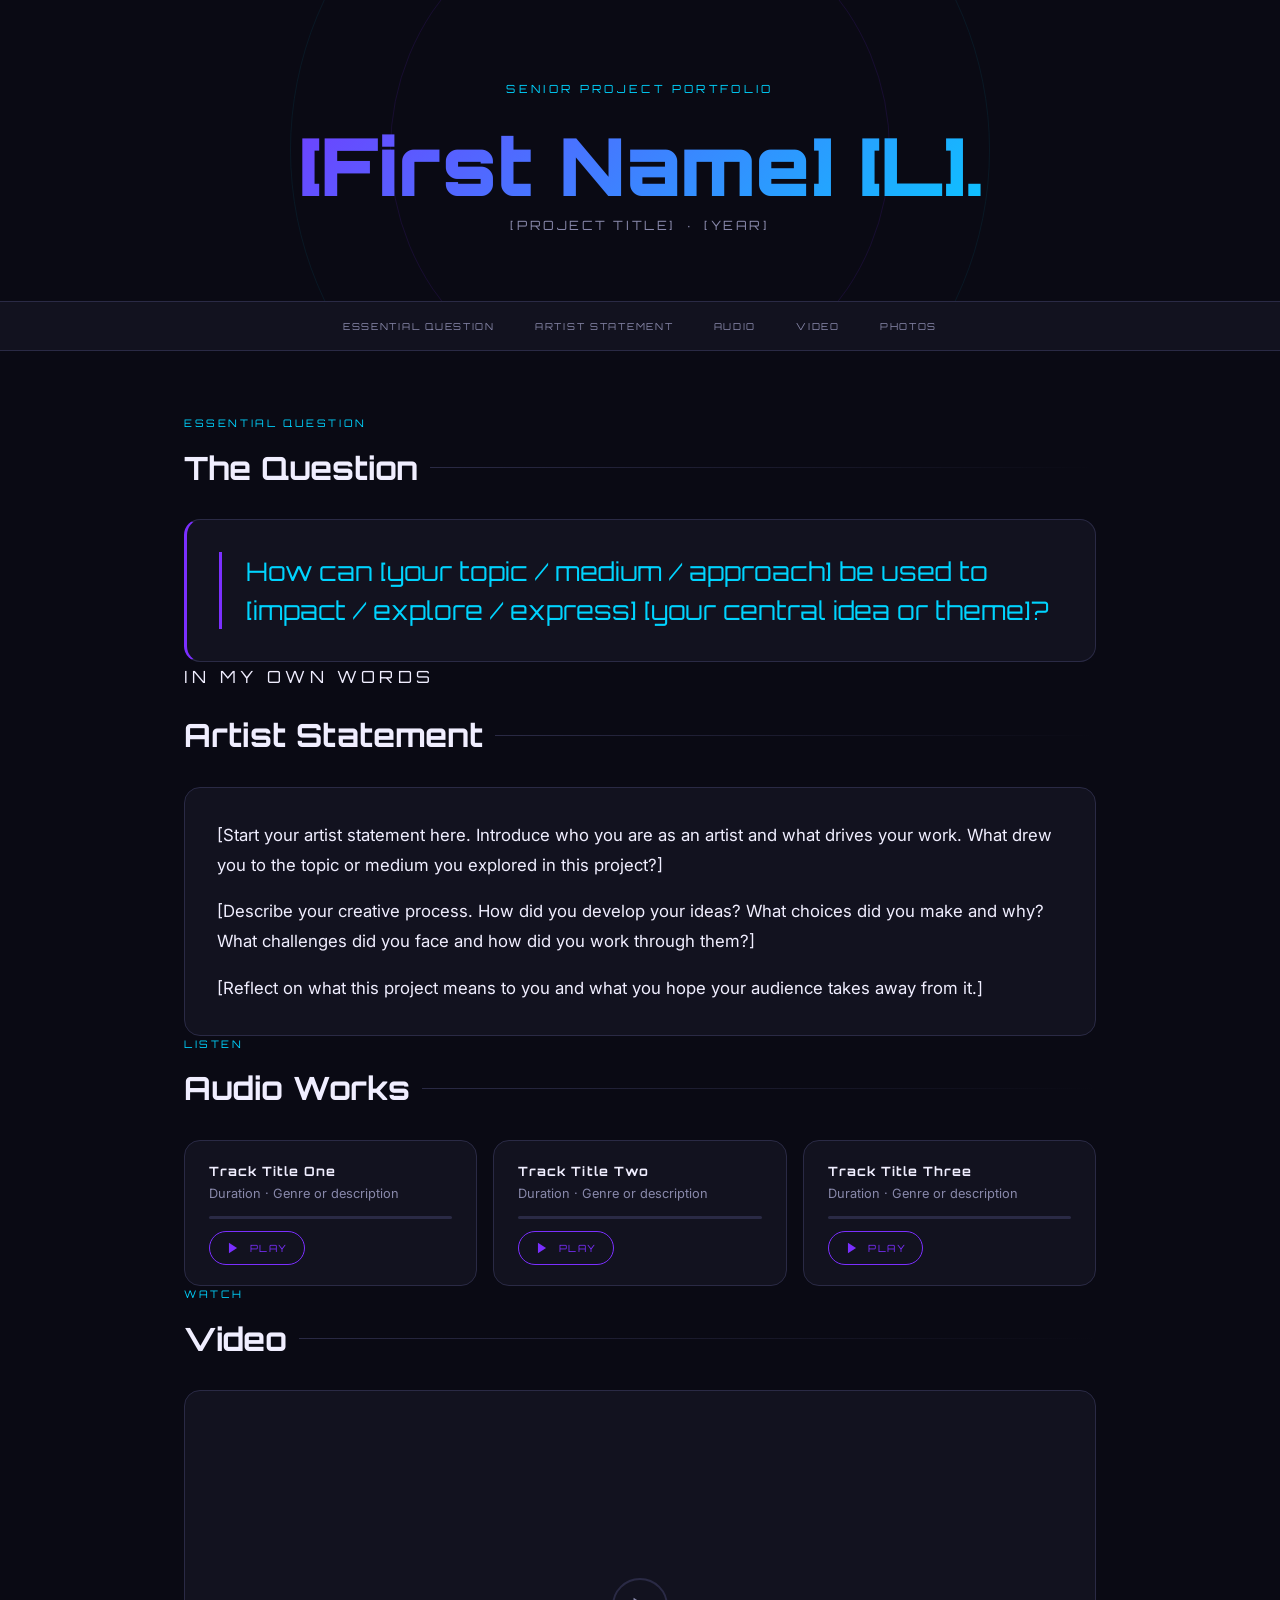
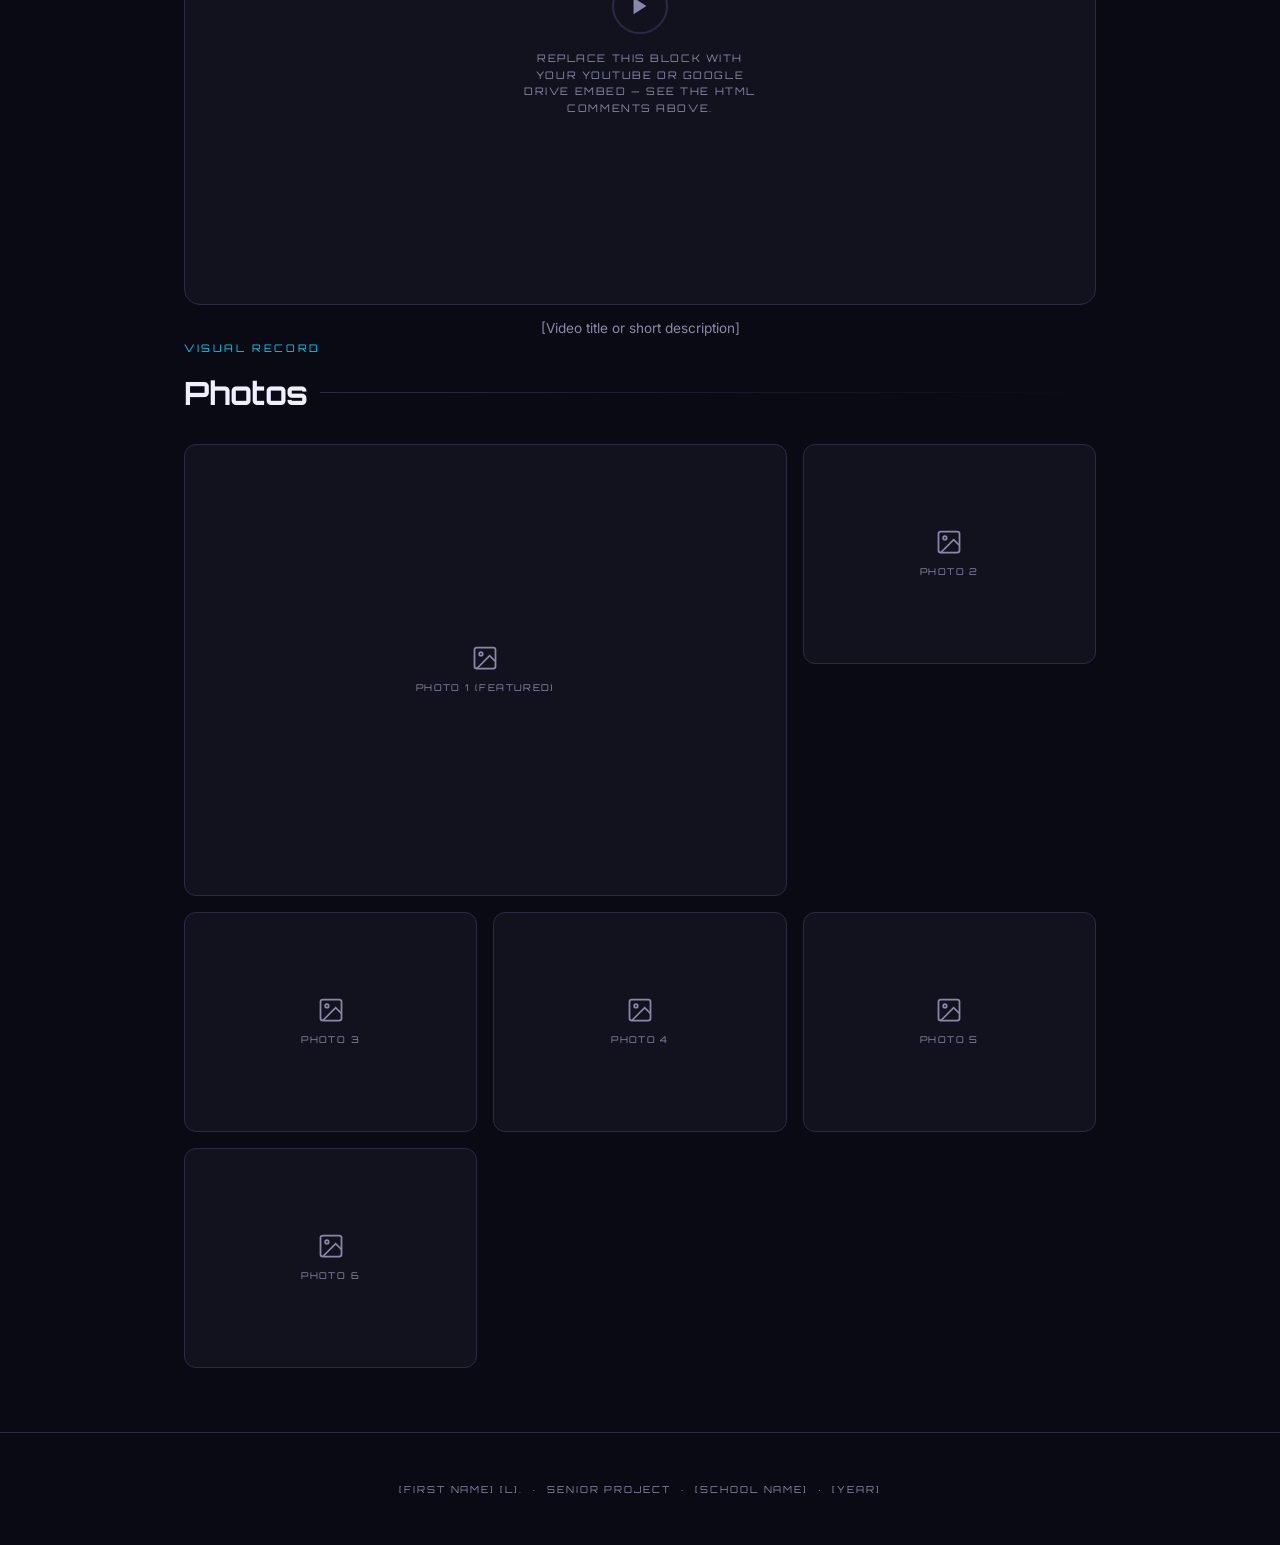
==== Senior Project Portfolio (1).html @ fd927acc "Add WORKING html file :D" ====
<!DOCTYPE html>
<html lang="en">
<head>
  <meta charset="UTF-8" />
  <meta name="viewport" content="width=device-width, initial-scale=1.0" />
  <title>Senior Project – [First Name] [Last Initial].</title>

  <!-- ============================================================
       GOOGLE FONTS — swap these src URLs to change fonts
       Current: Orbitron (headings) + Inter (body)
  ============================================================ -->
  <link rel="preconnect" href="https://fonts.googleapis.com" />
  <link rel="preconnect" href="https://fonts.gstatic.com" crossorigin />
  <link href="https://fonts.googleapis.com/css2?family=Orbitron:wght@400;700;900&family=Inter:wght@300;400;500;600&display=swap" rel="stylesheet" />

  <style>
    /* ============================================================
       COLOR PALETTE — change these variables to restyle everything
    ============================================================ */
    :root {
      --color-bg:           #0a0a14;   /* page background */
      --color-surface:      #12121f;   /* card / section background */
      --color-surface-2:    #1a1a2e;   /* elevated surface */
      --color-accent-1:     #7b2fff;   /* primary accent (purple) */
      --color-accent-2:     #00d4ff;   /* secondary accent (cyan) */
      --color-accent-3:     #ff3cac;   /* tertiary accent (pink) */
      --color-text-primary: #f0eeff;   /* main text */
      --color-text-muted:   #8888aa;   /* secondary / label text */
      --color-border:       #2a2a45;   /* subtle borders */

      /* Typography */
      --font-display: 'Orbitron', sans-serif;
      --font-body:    'Inter', sans-serif;

      /* Spacing */
      --section-gap: 5rem;
    }

    /* ============================================================
       RESET & BASE
    ============================================================ */
    *, *::before, *::after { box-sizing: border-box; margin: 0; padding: 0; }

    html { scroll-behavior: smooth; }

    body {
      background-color: var(--color-bg);
      color: var(--color-text-primary);
      font-family: var(--font-body);
      font-size: 1rem;
      line-height: 1.7;
      min-height: 100vh;
    }

    /* ============================================================
       UTILITY CLASSES
    ============================================================ */
    .accent-1 { color: var(--color-accent-1); }
    .accent-2 { color: var(--color-accent-2); }
    .accent-3 { color: var(--color-accent-3); }

    .section-label {
      font-family: var(--font-display);
      font-size: 0.65rem;
      letter-spacing: 0.25em;
      text-transform: uppercase;
      color: var(--color-accent-2);
      margin-bottom: 0.5rem;
    }

    .card {
      background: var(--color-surface);
      border: 1px solid var(--color-border);
      border-radius: 1rem;
      padding: 2rem;
    }

    .card-elevated {
      background: var(--color-surface-2);
      border: 1px solid var(--color-border);
      border-radius: 1rem;
      padding: 2rem;
    }

    /* Glowing left-border accent on cards */
    .card-accented {
      border-left: 3px solid var(--color-accent-1);
    }

    /* ============================================================
       LAYOUT CONTAINER
    ============================================================ */
    .container {
      max-width: 960px;
      margin: 0 auto;
      padding: 0 1.5rem;
    }

    /* ============================================================
       HERO / HEADER
    ============================================================ */
    header {
      position: relative;
      padding: 5rem 0 4rem;
      text-align: center;
      border-bottom: 1px solid var(--color-border);
      overflow: hidden;
    }

    /* Decorative animated ring behind the header */
    header::before {
      content: '';
      position: absolute;
      width: 500px;
      height: 500px;
      border-radius: 50%;
      border: 1px solid var(--color-accent-1);
      opacity: 0.12;
      top: 50%;
      left: 50%;
      transform: translate(-50%, -50%);
      animation: pulse-ring 6s ease-in-out infinite;
    }
    header::after {
      content: '';
      position: absolute;
      width: 700px;
      height: 700px;
      border-radius: 50%;
      border: 1px solid var(--color-accent-2);
      opacity: 0.07;
      top: 50%;
      left: 50%;
      transform: translate(-50%, -50%);
      animation: pulse-ring 6s ease-in-out infinite 1.5s;
    }

    @keyframes pulse-ring {
      0%, 100% { transform: translate(-50%, -50%) scale(1); opacity: 0.10; }
      50%       { transform: translate(-50%, -50%) scale(1.05); opacity: 0.18; }
    }

    .header-eyebrow {
      font-family: var(--font-display);
      font-size: 0.7rem;
      letter-spacing: 0.3em;
      text-transform: uppercase;
      color: var(--color-accent-2);
      margin-bottom: 1.5rem;
      position: relative;
    }

    .student-name {
      font-family: var(--font-display);
      font-size: clamp(2.5rem, 8vw, 5rem);
      font-weight: 900;
      line-height: 1.05;
      background: linear-gradient(135deg, var(--color-accent-1), var(--color-accent-2));
      -webkit-background-clip: text;
      -webkit-text-fill-color: transparent;
      background-clip: text;
      margin-bottom: 0.5rem;
      position: relative;

      /* -------------------------------------------------------
         STUDENT: Replace the text below with your first name
         and last initial followed by a period.
         Example: ALEX M.
      ------------------------------------------------------- */
    }

    .header-sub {
      font-family: var(--font-display);
      font-size: 0.8rem;
      letter-spacing: 0.2em;
      color: var(--color-text-muted);
      text-transform: uppercase;
      position: relative;
    }

    /* ============================================================
       NAV BAR
    ============================================================ */
    nav {
      background: var(--color-surface);
      border-bottom: 1px solid var(--color-border);
      position: sticky;
      top: 0;
      z-index: 100;
    }

    nav ul {
      list-style: none;
      display: flex;
      justify-content: center;
      flex-wrap: wrap;
      gap: 0;
    }

    nav a {
      display: block;
      padding: 1rem 1.25rem;
      font-family: var(--font-display);
      font-size: 0.6rem;
      letter-spacing: 0.18em;
      text-transform: uppercase;
      color: var(--color-text-muted);
      text-decoration: none;
      transition: color 0.2s;
    }

    nav a:hover { color: var(--color-accent-2); }

    /* ============================================================
       MAIN CONTENT
    ============================================================ */
    main {
      padding: 4rem 0;
      display: flex;
      flex-direction: column;
      gap: var(--section-gap);
    }

    /* ============================================================
       SECTION HEADINGS
    ============================================================ */
    .section-title {
      font-family: var(--font-display);
      font-size: clamp(1.4rem, 4vw, 2rem);
      font-weight: 700;
      color: var(--color-text-primary);
      margin-bottom: 1.5rem;
      display: flex;
      align-items: center;
      gap: 0.75rem;
    }

    /* Decorative line next to section title */
    .section-title::after {
      content: '';
      flex: 1;
      height: 1px;
      background: linear-gradient(90deg, var(--color-border), transparent);
    }

    /* ============================================================
       SECTION: ESSENTIAL QUESTION
    ============================================================ */
    #essential-question .question-display {
      font-family: var(--font-display);
      font-size: clamp(1.1rem, 3vw, 1.6rem);
      font-weight: 400;
      line-height: 1.5;
      color: var(--color-accent-2);
      border-left: 3px solid var(--color-accent-1);
      padding-left: 1.5rem;

      /* -------------------------------------------------------
         STUDENT: Replace this placeholder text with your
         actual essential question.
      ------------------------------------------------------- */
    }

    /* ============================================================
       SECTION: ARTIST STATEMENT
    ============================================================ */
    #artist-statement p {
      color: var(--color-text-primary);
      font-size: 1.05rem;
      line-height: 1.8;
      margin-bottom: 1rem;

      /* -------------------------------------------------------
         STUDENT: Replace the placeholder <p> tags below
         with your actual artist statement paragraphs.
         You can add or remove <p> tags as needed.
      ------------------------------------------------------- */
    }

    #artist-statement p:last-child { margin-bottom: 0; }

    /* ============================================================
       SECTION: AUDIO TRACKS
    ============================================================ */
    .audio-grid {
      display: grid;
      grid-template-columns: repeat(auto-fit, minmax(260px, 1fr));
      gap: 1rem;
    }

    .audio-card {
      background: var(--color-surface);
      border: 1px solid var(--color-border);
      border-radius: 1rem;
      padding: 1.25rem 1.5rem;
      display: flex;
      flex-direction: column;
      gap: 0.75rem;
      transition: border-color 0.2s;
    }

    .audio-card:hover { border-color: var(--color-accent-1); }

    .audio-card-title {
      font-family: var(--font-display);
      font-size: 0.8rem;
      font-weight: 700;
      letter-spacing: 0.08em;
      color: var(--color-text-primary);
    }

    .audio-card-meta {
      font-size: 0.8rem;
      color: var(--color-text-muted);
    }

    /* Play button */
    .btn-play {
      display: flex;
      align-items: center;
      gap: 0.6rem;
      background: transparent;
      border: 1px solid var(--color-accent-1);
      color: var(--color-accent-1);
      font-family: var(--font-display);
      font-size: 0.62rem;
      letter-spacing: 0.15em;
      text-transform: uppercase;
      padding: 0.55rem 1rem;
      border-radius: 2rem;
      cursor: pointer;
      transition: background 0.2s, color 0.2s;
      align-self: flex-start;
    }

    .btn-play:hover,
    .btn-play.playing {
      background: var(--color-accent-1);
      color: #fff;
    }

    /* SVG play / pause icons */
    .btn-play svg { width: 14px; height: 14px; flex-shrink: 0; }

    /* Progress bar */
    .audio-progress-wrap {
      height: 3px;
      background: var(--color-border);
      border-radius: 2px;
      overflow: hidden;
    }

    .audio-progress-bar {
      height: 100%;
      width: 0%;
      background: linear-gradient(90deg, var(--color-accent-1), var(--color-accent-2));
      border-radius: 2px;
      transition: width 0.3s linear;
    }

    /* ============================================================
       SECTION: VIDEO
    ============================================================ */
    .video-wrapper {
      position: relative;
      padding-bottom: 56.25%; /* 16:9 */
      height: 0;
      border-radius: 1rem;
      overflow: hidden;
      border: 1px solid var(--color-border);
      background: var(--color-surface);
    }

    .video-wrapper iframe {
      position: absolute;
      top: 0; left: 0;
      width: 100%; height: 100%;
      border: none;
    }

    /* Placeholder shown when no video URL is set */
    .video-placeholder {
      position: absolute;
      top: 0; left: 0; right: 0; bottom: 0;
      display: flex;
      flex-direction: column;
      align-items: center;
      justify-content: center;
      gap: 1rem;
      color: var(--color-text-muted);
    }

    .video-placeholder-icon {
      width: 56px;
      height: 56px;
      border: 2px solid var(--color-border);
      border-radius: 50%;
      display: flex;
      align-items: center;
      justify-content: center;
    }

    .video-placeholder svg { width: 22px; height: 22px; fill: var(--color-text-muted); }

    .video-placeholder p {
      font-family: var(--font-display);
      font-size: 0.65rem;
      letter-spacing: 0.15em;
      text-transform: uppercase;
      text-align: center;
      max-width: 240px;
      line-height: 1.6;
    }

    .video-caption {
      margin-top: 0.75rem;
      font-size: 0.85rem;
      color: var(--color-text-muted);
      text-align: center;
    }

    /* ============================================================
       SECTION: PHOTOS / GALLERY
    ============================================================ */
    .photo-grid {
      display: grid;
      /* Adjust the columns template below to change your layout.
         Current: 3 equal columns. Try "1fr 1fr" for 2 columns,
         or "1fr 1fr 1fr 1fr" for 4 columns. */
      grid-template-columns: repeat(3, 1fr);
      gap: 1rem;
    }

    /* Make first photo span two columns for a featured look */
    .photo-item:first-child {
      grid-column: span 2;
    }

    .photo-item {
      border-radius: 0.75rem;
      overflow: hidden;
      border: 1px solid var(--color-border);
      background: var(--color-surface);
      aspect-ratio: 4 / 3;
      position: relative;
    }

    .photo-item img {
      width: 100%;
      height: 100%;
      object-fit: cover;
      display: block;
      transition: transform 0.4s ease;
    }

    .photo-item:hover img { transform: scale(1.04); }

    /* Placeholder for photos not yet added */
    .photo-placeholder {
      width: 100%;
      height: 100%;
      display: flex;
      flex-direction: column;
      align-items: center;
      justify-content: center;
      gap: 0.5rem;
      color: var(--color-text-muted);
    }

    .photo-placeholder svg { width: 28px; height: 28px; }

    .photo-placeholder span {
      font-family: var(--font-display);
      font-size: 0.58rem;
      letter-spacing: 0.15em;
      text-transform: uppercase;
    }

    .photo-caption {
      position: absolute;
      bottom: 0; left: 0; right: 0;
      padding: 0.5rem 0.75rem;
      background: rgba(10, 10, 20, 0.75);
      font-size: 0.78rem;
      color: var(--color-text-primary);
      transform: translateY(100%);
      transition: transform 0.3s ease;
    }

    .photo-item:hover .photo-caption { transform: translateY(0); }

    /* ============================================================
       FOOTER
    ============================================================ */
    footer {
      text-align: center;
      padding: 3rem 1.5rem;
      border-top: 1px solid var(--color-border);
      color: var(--color-text-muted);
      font-family: var(--font-display);
      font-size: 0.6rem;
      letter-spacing: 0.2em;
      text-transform: uppercase;
    }

    /* ============================================================
       RESPONSIVE
    ============================================================ */
    @media (max-width: 640px) {
      .photo-grid { grid-template-columns: 1fr 1fr; }
      .photo-item:first-child { grid-column: span 2; }
    }

    @media (max-width: 420px) {
      .photo-grid { grid-template-columns: 1fr; }
      .photo-item:first-child { grid-column: span 1; }
    }
  </style>
</head>
<body>

  <!-- ============================================================
       HEADER
  ============================================================ -->
  <header>
    <div class="container">
      <p class="header-eyebrow">Senior Project Portfolio</p>

      <!-- STUDENT: Replace "[First Name] [L]." with your name -->
      <h1 class="student-name">[First Name] [L].</h1>

      <!-- STUDENT: Optional subtitle — your project title, year, etc. -->
      <p class="header-sub">[Project Title] &nbsp;·&nbsp; [Year]</p>
    </div>
  </header>

  <!-- ============================================================
       NAVIGATION
  ============================================================ -->
  <nav aria-label="Page sections">
    <ul>
      <li><a href="#essential-question">Essential Question</a></li>
      <li><a href="#artist-statement">Artist Statement</a></li>
      <li><a href="#audio">Audio</a></li>
      <li><a href="#video">Video</a></li>
      <li><a href="#photos">Photos</a></li>
    </ul>
  </nav>

  <!-- ============================================================
       MAIN CONTENT
  ============================================================ -->
  <main>
    <div class="container">

      <!-- ========================================================
           SECTION 1: ESSENTIAL QUESTION
      ======================================================== -->
      <section id="essential-question" aria-labelledby="eq-heading">
        <p class="section-label">Essential Question</p>
        <h2 class="section-title" id="eq-heading">The Question</h2>

        <div class="card card-accented">
          <!-- STUDENT: Replace the text inside the blockquote
               with your actual essential question. -->
          <blockquote class="question-display">
            How can [your topic / medium / approach] be used to [impact / explore / express] [your central idea or theme]?
          </blockquote>
        </div>
      </section>

      <!-- ========================================================
           SECTION 2: ARTIST STATEMENT
      ======================================================== -->
      <section id="artist-statement" aria-labelledby="as-heading">
        <p class="section-label">In My Own Words</p>
        <h2 class="section-title" id="as-heading">Artist Statement</h2>

        <div class="card">
          <!-- STUDENT: Replace the paragraphs below with your
               actual artist statement. Add or remove <p> tags
               as needed. Aim for 2–4 paragraphs. -->
          <p>
            [Start your artist statement here. Introduce who you are as an artist and what drives your work. What drew you to the topic or medium you explored in this project?]
          </p>
          <p>
            [Describe your creative process. How did you develop your ideas? What choices did you make and why? What challenges did you face and how did you work through them?]
          </p>
          <p>
            [Reflect on what this project means to you and what you hope your audience takes away from it.]
          </p>
        </div>
      </section>

      <!-- ========================================================
           SECTION 3: AUDIO TRACKS
      ======================================================== -->
      <section id="audio" aria-labelledby="audio-heading">
        <p class="section-label">Listen</p>
        <h2 class="section-title" id="audio-heading">Audio Works</h2>

        <div class="audio-grid">

          <!-- ====================================================
               AUDIO CARD — copy and paste this entire block
               to add more tracks. Fill in the file path, title,
               and description for each one.
          ==================================================== -->
          <div class="audio-card">
            <div>
              <!-- STUDENT: Replace with your track title -->
              <p class="audio-card-title">Track Title One</p>
              <!-- STUDENT: Replace with a short description -->
              <p class="audio-card-meta">Duration · Genre or description</p>
            </div>
            <div class="audio-progress-wrap">
              <div class="audio-progress-bar"></div>
            </div>
            <!-- STUDENT: Replace "audio/track-01.mp3" with the
                 path to your audio file. Keep the data-src
                 attribute — the JS uses it to load the file. -->
            <button class="btn-play"
                    data-src="audio/track-01.mp3"
                    aria-label="Play Track Title One">
              <svg viewBox="0 0 24 24" fill="currentColor"><polygon points="5,3 19,12 5,21"/></svg>
              Play
            </button>
          </div>
          <!-- END AUDIO CARD -->

          <!-- ====================================================
               AUDIO CARD 2 — duplicate of above
          ==================================================== -->
          <div class="audio-card">
            <div>
              <p class="audio-card-title">Track Title Two</p>
              <p class="audio-card-meta">Duration · Genre or description</p>
            </div>
            <div class="audio-progress-wrap">
              <div class="audio-progress-bar"></div>
            </div>
            <button class="btn-play"
                    data-src="audio/track-02.mp3"
                    aria-label="Play Track Title Two">
              <svg viewBox="0 0 24 24" fill="currentColor"><polygon points="5,3 19,12 5,21"/></svg>
              Play
            </button>
          </div>
          <!-- END AUDIO CARD -->

          <!-- ====================================================
               AUDIO CARD 3 — duplicate of above
          ==================================================== -->
          <div class="audio-card">
            <div>
              <p class="audio-card-title">Track Title Three</p>
              <p class="audio-card-meta">Duration · Genre or description</p>
            </div>
            <div class="audio-progress-wrap">
              <div class="audio-progress-bar"></div>
            </div>
            <button class="btn-play"
                    data-src="audio/track-03.mp3"
                    aria-label="Play Track Title Three">
              <svg viewBox="0 0 24 24" fill="currentColor"><polygon points="5,3 19,12 5,21"/></svg>
              Play
            </button>
          </div>
          <!-- END AUDIO CARD -->

        </div>
      </section>

      <!-- ========================================================
           SECTION 4: VIDEO
      ======================================================== -->
      <section id="video" aria-labelledby="video-heading">
        <p class="section-label">Watch</p>
        <h2 class="section-title" id="video-heading">Video</h2>

        <div class="video-wrapper">

          <!-- ==================================================
               OPTION A — YouTube (unlisted or public video)
               Replace YOUR_VIDEO_ID with the 11-character ID
               from the end of the YouTube URL.
               Example URL: https://youtu.be/dQw4w9WgXcQ
               → Replace YOUR_VIDEO_ID with: dQw4w9WgXcQ

               Uncomment the line below and delete Option B.
          ================================================== -->
          <!--
          <iframe
            src="https://www.youtube.com/embed/YOUR_VIDEO_ID"
            title="Senior Project Video"
            allow="accelerometer; autoplay; clipboard-write; encrypted-media; gyroscope; picture-in-picture"
            allowfullscreen>
          </iframe>
          -->

          <!-- ==================================================
               OPTION B — Google Drive
               1. In Drive, right-click your video → Share →
                  "Anyone with the link."
               2. Copy the file ID from the share URL.
                  Share URL looks like:
                  https://drive.google.com/file/d/FILE_ID_HERE/view
               3. Replace YOUR_FILE_ID below with that ID.

               Uncomment the line below and delete Option A.
          ================================================== -->
          <!--
          <iframe
            src="https://drive.google.com/file/d/YOUR_FILE_ID/preview"
            title="Senior Project Video"
            allow="autoplay"
            allowfullscreen>
          </iframe>
          -->

          <!-- ==================================================
               PLACEHOLDER — remove this entire block once you
               have added one of the iframes above.
          ================================================== -->
          <div class="video-placeholder">
            <div class="video-placeholder-icon">
              <svg viewBox="0 0 24 24" xmlns="http://www.w3.org/2000/svg">
                <polygon points="5,3 19,12 5,21"/>
              </svg>
            </div>
            <p>Replace this block with your YouTube or Google Drive embed — see the HTML comments above.</p>
          </div>
          <!-- END PLACEHOLDER -->

        </div>

        <!-- STUDENT: Replace with a caption for your video -->
        <p class="video-caption">[Video title or short description]</p>
      </section>

      <!-- ========================================================
           SECTION 5: PHOTOS / GALLERY
      ======================================================== -->
      <section id="photos" aria-labelledby="photos-heading">
        <p class="section-label">Visual Record</p>
        <h2 class="section-title" id="photos-heading">Photos</h2>

        <div class="photo-grid">

          <!-- ==================================================
               PHOTO ITEM — copy and paste this block to add more
               photos. Change the src and alt for each image.
               To use a photo:
               • Put your image file in an "images/" folder
                 next to this HTML file.
               • Replace "images/photo-01.jpg" with your filename.
               • Replace the alt text with a description.
               • Replace the caption text.

               Remove the <div class="photo-placeholder"> block
               and un-comment the <img> tag when you have a real
               image ready.
          ================================================== -->

          <!-- Photo 1 (featured — spans 2 columns) -->
          <div class="photo-item">
            <!-- <img src="images/photo-01.jpg" alt="Description of photo 1" /> -->
            <div class="photo-placeholder">
              <svg viewBox="0 0 24 24" fill="none" stroke="currentColor" stroke-width="1.5">
                <rect x="3" y="3" width="18" height="18" rx="2"/>
                <circle cx="8.5" cy="8.5" r="1.5"/>
                <polyline points="21,15 16,10 5,21"/>
              </svg>
              <span>Photo 1 (featured)</span>
            </div>
            <div class="photo-caption">[Caption for photo 1]</div>
          </div>

          <!-- Photo 2 -->
          <div class="photo-item">
            <!-- <img src="images/photo-02.jpg" alt="Description of photo 2" /> -->
            <div class="photo-placeholder">
              <svg viewBox="0 0 24 24" fill="none" stroke="currentColor" stroke-width="1.5">
                <rect x="3" y="3" width="18" height="18" rx="2"/>
                <circle cx="8.5" cy="8.5" r="1.5"/>
                <polyline points="21,15 16,10 5,21"/>
              </svg>
              <span>Photo 2</span>
            </div>
            <div class="photo-caption">[Caption for photo 2]</div>
          </div>

          <!-- Photo 3 -->
          <div class="photo-item">
            <!-- <img src="images/photo-03.jpg" alt="Description of photo 3" /> -->
            <div class="photo-placeholder">
              <svg viewBox="0 0 24 24" fill="none" stroke="currentColor" stroke-width="1.5">
                <rect x="3" y="3" width="18" height="18" rx="2"/>
                <circle cx="8.5" cy="8.5" r="1.5"/>
                <polyline points="21,15 16,10 5,21"/>
              </svg>
              <span>Photo 3</span>
            </div>
            <div class="photo-caption">[Caption for photo 3]</div>
          </div>

          <!-- Photo 4 -->
          <div class="photo-item">
            <!-- <img src="images/photo-04.jpg" alt="Description of photo 4" /> -->
            <div class="photo-placeholder">
              <svg viewBox="0 0 24 24" fill="none" stroke="currentColor" stroke-width="1.5">
                <rect x="3" y="3" width="18" height="18" rx="2"/>
                <circle cx="8.5" cy="8.5" r="1.5"/>
                <polyline points="21,15 16,10 5,21"/>
              </svg>
              <span>Photo 4</span>
            </div>
            <div class="photo-caption">[Caption for photo 4]</div>
          </div>

          <!-- Photo 5 -->
          <div class="photo-item">
            <!-- <img src="images/photo-05.jpg" alt="Description of photo 5" /> -->
            <div class="photo-placeholder">
              <svg viewBox="0 0 24 24" fill="none" stroke="currentColor" stroke-width="1.5">
                <rect x="3" y="3" width="18" height="18" rx="2"/>
                <circle cx="8.5" cy="8.5" r="1.5"/>
                <polyline points="21,15 16,10 5,21"/>
              </svg>
              <span>Photo 5</span>
            </div>
            <div class="photo-caption">[Caption for photo 5]</div>
          </div>

          <!-- Photo 6 -->
          <div class="photo-item">
            <!-- <img src="images/photo-06.jpg" alt="Description of photo 6" /> -->
            <div class="photo-placeholder">
              <svg viewBox="0 0 24 24" fill="none" stroke="currentColor" stroke-width="1.5">
                <rect x="3" y="3" width="18" height="18" rx="2"/>
                <circle cx="8.5" cy="8.5" r="1.5"/>
                <polyline points="21,15 16,10 5,21"/>
              </svg>
              <span>Photo 6</span>
            </div>
            <div class="photo-caption">[Caption for photo 6]</div>
          </div>

        </div>
      </section>

    </div><!-- /container -->
  </main>

  <!-- ============================================================
       FOOTER
  ============================================================ -->
  <footer>
    <!-- STUDENT: Replace the placeholders below -->
    <p>[First Name] [L]. &nbsp;·&nbsp; Senior Project &nbsp;·&nbsp; [School Name] &nbsp;·&nbsp; [Year]</p>
  </footer>

  <!-- ============================================================
       JAVASCRIPT — Audio player logic
       You do not need to edit this section.
  ============================================================ -->
  <script>
    (function () {
      let currentAudio = null;
      let currentBtn   = null;
      let currentBar   = null;

      const PLAY_ICON  = '<polygon points="5,3 19,12 5,21"/>';
      const PAUSE_ICON = '<rect x="6" y="3" width="4" height="18"/><rect x="14" y="3" width="4" height="18"/>';

      function setIcon(btn, icon) {
        const svg = btn.querySelector('svg');
        if (svg) svg.innerHTML = icon;
      }

      function resetPlayer(btn, bar) {
        btn.classList.remove('playing');
        btn.textContent = '';
        btn.insertAdjacentHTML('afterbegin',
          `<svg viewBox="0 0 24 24" fill="currentColor" style="width:14px;height:14px;flex-shrink:0">${PLAY_ICON}</svg>`);
        btn.append(' Play');
        if (bar) { bar.style.width = '0%'; }
      }

      document.querySelectorAll('.btn-play').forEach(function (btn) {
        const card = btn.closest('.audio-card');
        const bar  = card ? card.querySelector('.audio-progress-bar') : null;

        btn.addEventListener('click', function () {
          const src = btn.dataset.src;

          // If this button is already playing — pause it
          if (currentAudio && currentBtn === btn) {
            currentAudio.pause();
            resetPlayer(btn, bar);
            currentAudio = null;
            currentBtn   = null;
            currentBar   = null;
            return;
          }

          // Stop any other track that's playing
          if (currentAudio) {
            currentAudio.pause();
            resetPlayer(currentBtn, currentBar);
          }

          // Start new track
          const audio = new Audio(src);
          currentAudio = audio;
          currentBtn   = btn;
          currentBar   = bar;

          btn.classList.add('playing');
          btn.textContent = '';
          btn.insertAdjacentHTML('afterbegin',
            `<svg viewBox="0 0 24 24" fill="currentColor" style="width:14px;height:14px;flex-shrink:0">${PAUSE_ICON}</svg>`);
          btn.append(' Pause');

          // Update progress bar
          audio.addEventListener('timeupdate', function () {
            if (audio.duration && bar) {
              bar.style.width = ((audio.currentTime / audio.duration) * 100) + '%';
            }
          });

          // When track ends, reset
          audio.addEventListener('ended', function () {
            resetPlayer(btn, bar);
            currentAudio = null;
            currentBtn   = null;
            currentBar   = null;
          });

          audio.play().catch(function (err) {
            console.warn('Audio playback error:', err);
            resetPlayer(btn, bar);
            currentAudio = null;
          });
        });
      });
    })();
  </script>

</body>
</html>
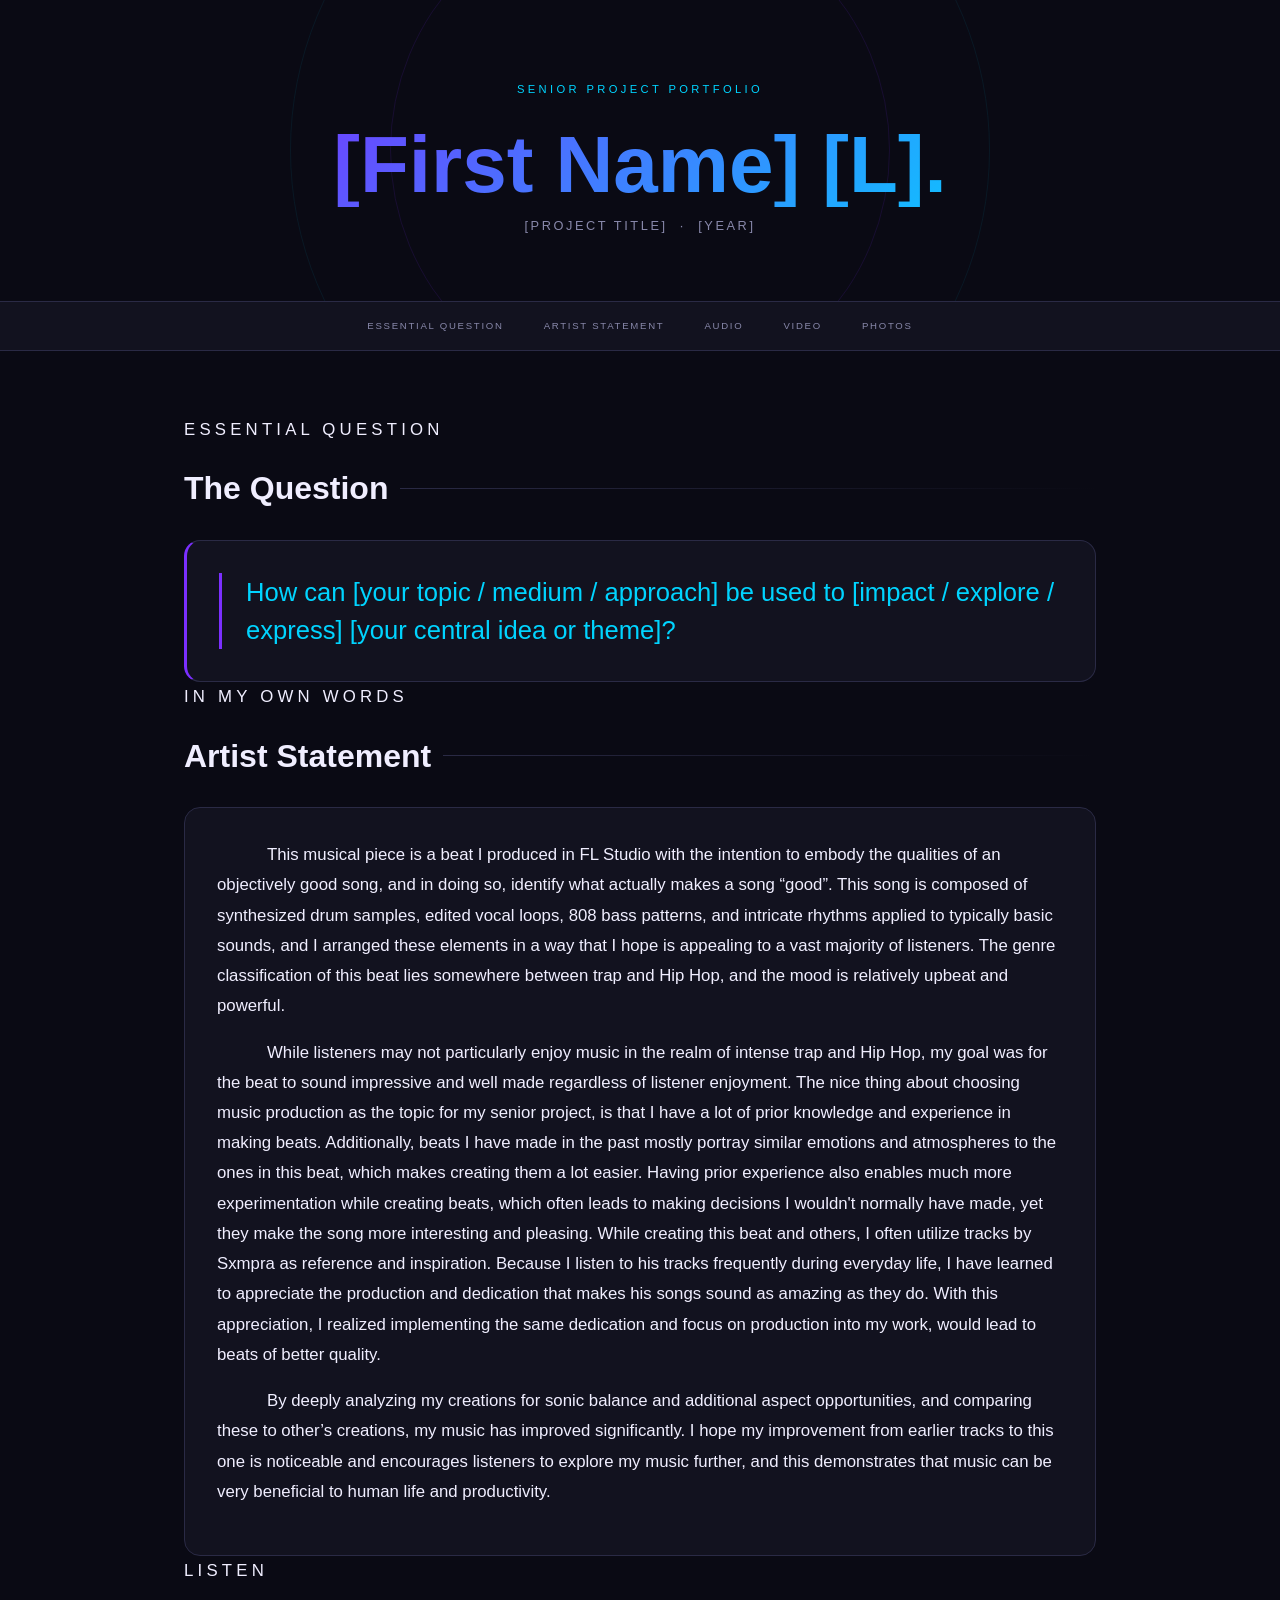
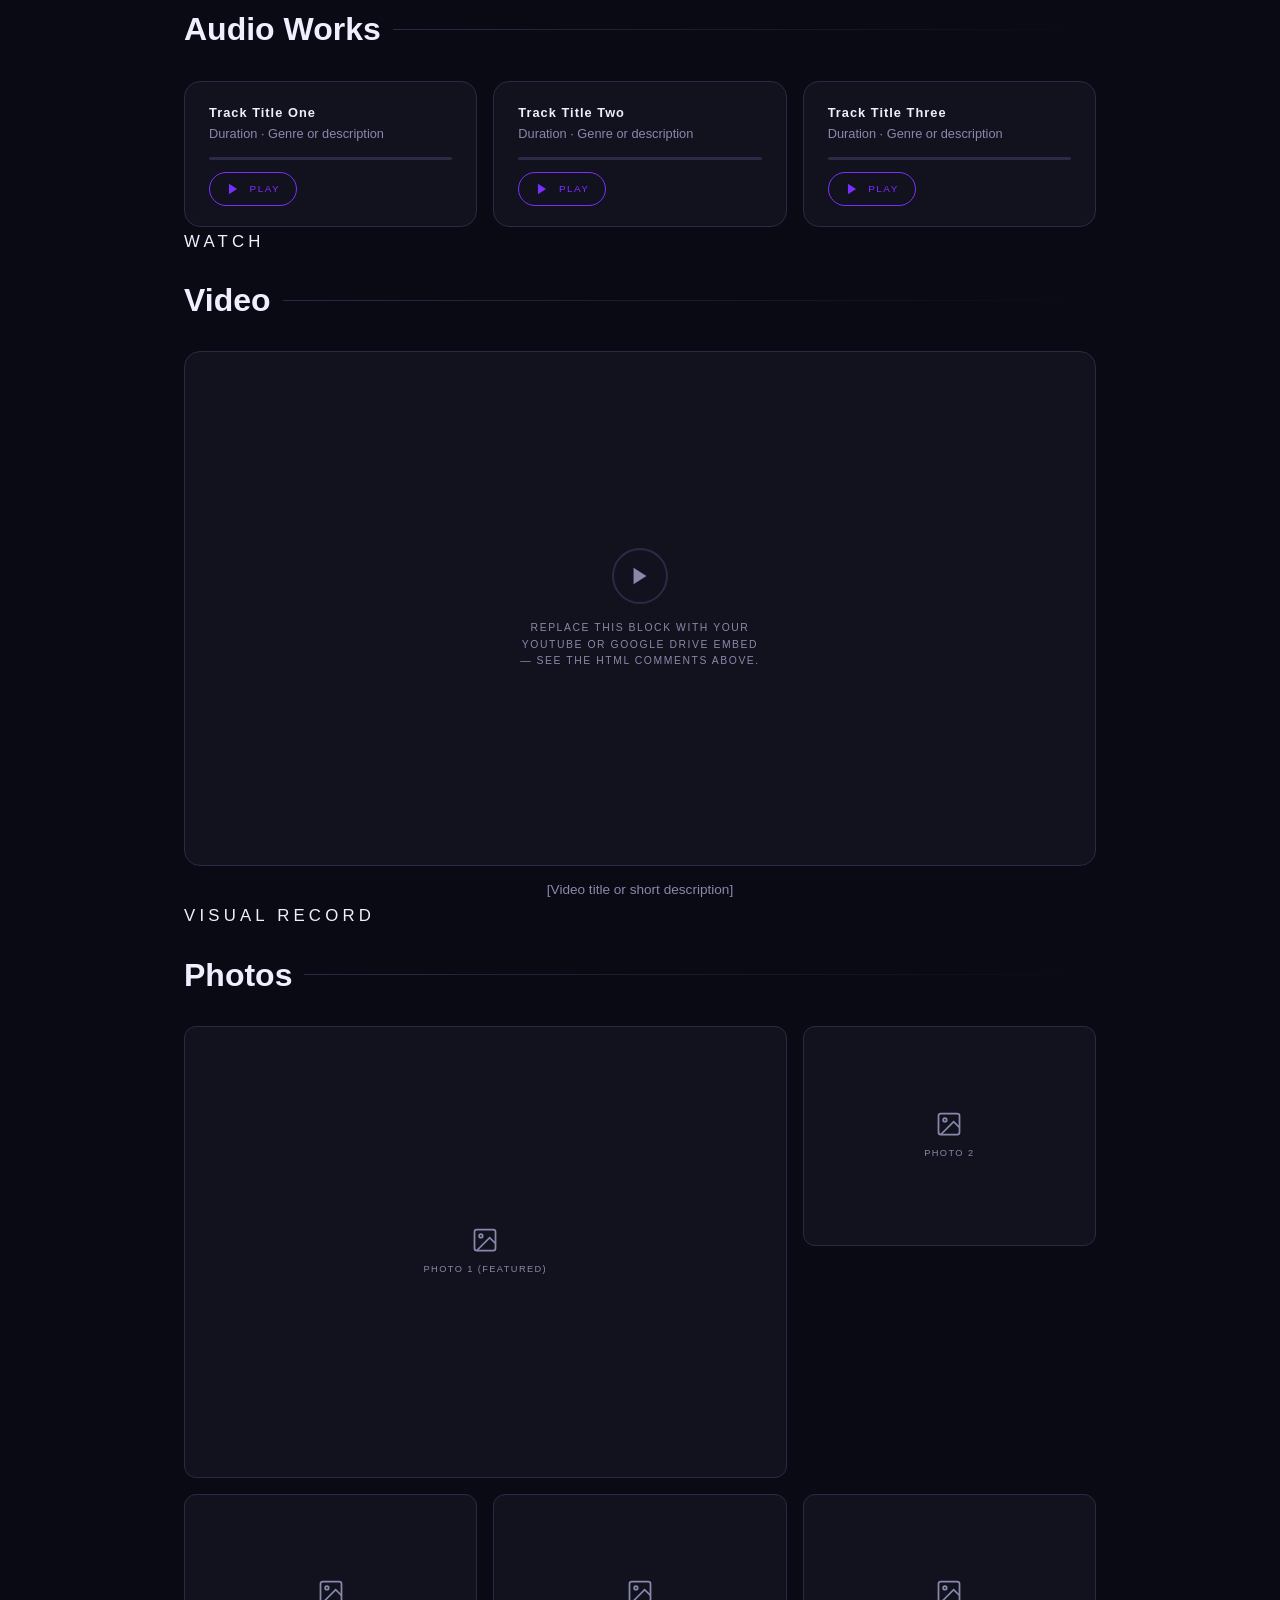
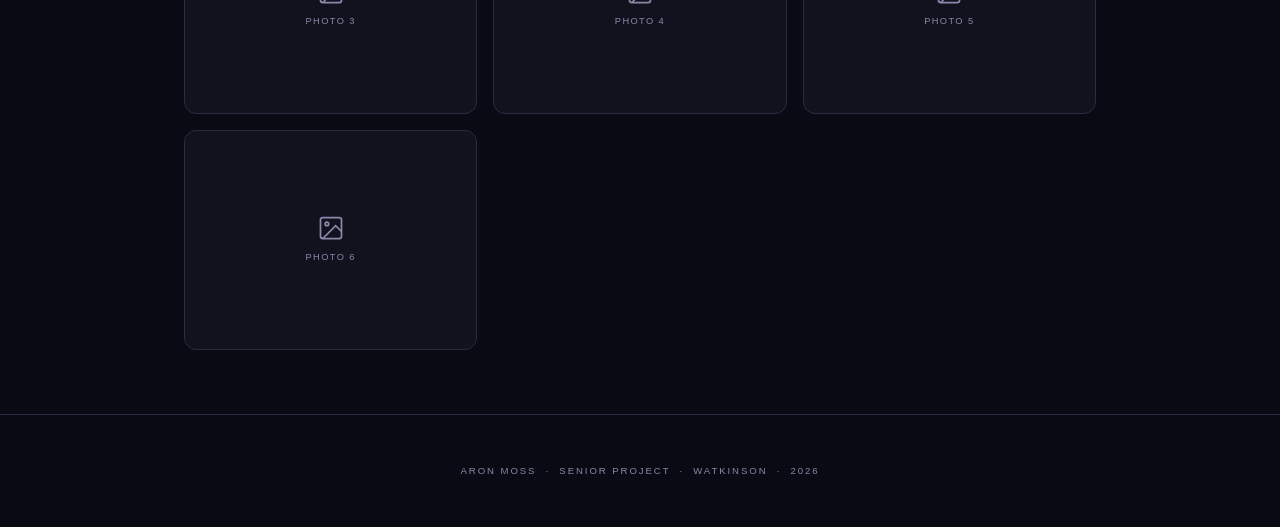
==== commit 380b655f: "separate files by type and customize further" ====
--- a/Senior Project Portfolio (1).html
+++ b/Senior Project Portfolio (1).html
@@ -11,511 +11,10 @@
   ============================================================ -->
   <link rel="preconnect" href="https://fonts.googleapis.com" />
   <link rel="preconnect" href="https://fonts.gstatic.com" crossorigin />
-  <link href="https://fonts.googleapis.com/css2?family=Orbitron:wght@400;700;900&family=Inter:wght@300;400;500;600&display=swap" rel="stylesheet" />
-
-  <style>
-    /* ============================================================
-       COLOR PALETTE — change these variables to restyle everything
-    ============================================================ */
-    :root {
-      --color-bg:           #0a0a14;   /* page background */
-      --color-surface:      #12121f;   /* card / section background */
-      --color-surface-2:    #1a1a2e;   /* elevated surface */
-      --color-accent-1:     #7b2fff;   /* primary accent (purple) */
-      --color-accent-2:     #00d4ff;   /* secondary accent (cyan) */
-      --color-accent-3:     #ff3cac;   /* tertiary accent (pink) */
-      --color-text-primary: #f0eeff;   /* main text */
-      --color-text-muted:   #8888aa;   /* secondary / label text */
-      --color-border:       #2a2a45;   /* subtle borders */
-
-      /* Typography */
-      --font-display: 'Orbitron', sans-serif;
-      --font-body:    'Inter', sans-serif;
-
-      /* Spacing */
-      --section-gap: 5rem;
-    }
-
-    /* ============================================================
-       RESET & BASE
-    ============================================================ */
-    *, *::before, *::after { box-sizing: border-box; margin: 0; padding: 0; }
-
-    html { scroll-behavior: smooth; }
-
-    body {
-      background-color: var(--color-bg);
-      color: var(--color-text-primary);
-      font-family: var(--font-body);
-      font-size: 1rem;
-      line-height: 1.7;
-      min-height: 100vh;
-    }
-
-    /* ============================================================
-       UTILITY CLASSES
-    ============================================================ */
-    .accent-1 { color: var(--color-accent-1); }
-    .accent-2 { color: var(--color-accent-2); }
-    .accent-3 { color: var(--color-accent-3); }
-
-    .section-label {
-      font-family: var(--font-display);
-      font-size: 0.65rem;
-      letter-spacing: 0.25em;
-      text-transform: uppercase;
-      color: var(--color-accent-2);
-      margin-bottom: 0.5rem;
-    }
-
-    .card {
-      background: var(--color-surface);
-      border: 1px solid var(--color-border);
-      border-radius: 1rem;
-      padding: 2rem;
-    }
-
-    .card-elevated {
-      background: var(--color-surface-2);
-      border: 1px solid var(--color-border);
-      border-radius: 1rem;
-      padding: 2rem;
-    }
-
-    /* Glowing left-border accent on cards */
-    .card-accented {
-      border-left: 3px solid var(--color-accent-1);
-    }
-
-    /* ============================================================
-       LAYOUT CONTAINER
-    ============================================================ */
-    .container {
-      max-width: 960px;
-      margin: 0 auto;
-      padding: 0 1.5rem;
-    }
-
-    /* ============================================================
-       HERO / HEADER
-    ============================================================ */
-    header {
-      position: relative;
-      padding: 5rem 0 4rem;
-      text-align: center;
-      border-bottom: 1px solid var(--color-border);
-      overflow: hidden;
-    }
-
-    /* Decorative animated ring behind the header */
-    header::before {
-      content: '';
-      position: absolute;
-      width: 500px;
-      height: 500px;
-      border-radius: 50%;
-      border: 1px solid var(--color-accent-1);
-      opacity: 0.12;
-      top: 50%;
-      left: 50%;
-      transform: translate(-50%, -50%);
-      animation: pulse-ring 6s ease-in-out infinite;
-    }
-    header::after {
-      content: '';
-      position: absolute;
-      width: 700px;
-      height: 700px;
-      border-radius: 50%;
-      border: 1px solid var(--color-accent-2);
-      opacity: 0.07;
-      top: 50%;
-      left: 50%;
-      transform: translate(-50%, -50%);
-      animation: pulse-ring 6s ease-in-out infinite 1.5s;
-    }
-
-    @keyframes pulse-ring {
-      0%, 100% { transform: translate(-50%, -50%) scale(1); opacity: 0.10; }
-      50%       { transform: translate(-50%, -50%) scale(1.05); opacity: 0.18; }
-    }
-
-    .header-eyebrow {
-      font-family: var(--font-display);
-      font-size: 0.7rem;
-      letter-spacing: 0.3em;
-      text-transform: uppercase;
-      color: var(--color-accent-2);
-      margin-bottom: 1.5rem;
-      position: relative;
-    }
-
-    .student-name {
-      font-family: var(--font-display);
-      font-size: clamp(2.5rem, 8vw, 5rem);
-      font-weight: 900;
-      line-height: 1.05;
-      background: linear-gradient(135deg, var(--color-accent-1), var(--color-accent-2));
-      -webkit-background-clip: text;
-      -webkit-text-fill-color: transparent;
-      background-clip: text;
-      margin-bottom: 0.5rem;
-      position: relative;
-
-      /* -------------------------------------------------------
-         STUDENT: Replace the text below with your first name
-         and last initial followed by a period.
-         Example: ALEX M.
-      ------------------------------------------------------- */
-    }
-
-    .header-sub {
-      font-family: var(--font-display);
-      font-size: 0.8rem;
-      letter-spacing: 0.2em;
-      color: var(--color-text-muted);
-      text-transform: uppercase;
-      position: relative;
-    }
-
-    /* ============================================================
-       NAV BAR
-    ============================================================ */
-    nav {
-      background: var(--color-surface);
-      border-bottom: 1px solid var(--color-border);
-      position: sticky;
-      top: 0;
-      z-index: 100;
-    }
-
-    nav ul {
-      list-style: none;
-      display: flex;
-      justify-content: center;
-      flex-wrap: wrap;
-      gap: 0;
-    }
-
-    nav a {
-      display: block;
-      padding: 1rem 1.25rem;
-      font-family: var(--font-display);
-      font-size: 0.6rem;
-      letter-spacing: 0.18em;
-      text-transform: uppercase;
-      color: var(--color-text-muted);
-      text-decoration: none;
-      transition: color 0.2s;
-    }
-
-    nav a:hover { color: var(--color-accent-2); }
-
-    /* ============================================================
-       MAIN CONTENT
-    ============================================================ */
-    main {
-      padding: 4rem 0;
-      display: flex;
-      flex-direction: column;
-      gap: var(--section-gap);
-    }
-
-    /* ============================================================
-       SECTION HEADINGS
-    ============================================================ */
-    .section-title {
-      font-family: var(--font-display);
-      font-size: clamp(1.4rem, 4vw, 2rem);
-      font-weight: 700;
-      color: var(--color-text-primary);
-      margin-bottom: 1.5rem;
-      display: flex;
-      align-items: center;
-      gap: 0.75rem;
-    }
-
-    /* Decorative line next to section title */
-    .section-title::after {
-      content: '';
-      flex: 1;
-      height: 1px;
-      background: linear-gradient(90deg, var(--color-border), transparent);
-    }
-
-    /* ============================================================
-       SECTION: ESSENTIAL QUESTION
-    ============================================================ */
-    #essential-question .question-display {
-      font-family: var(--font-display);
-      font-size: clamp(1.1rem, 3vw, 1.6rem);
-      font-weight: 400;
-      line-height: 1.5;
-      color: var(--color-accent-2);
-      border-left: 3px solid var(--color-accent-1);
-      padding-left: 1.5rem;
-
-      /* -------------------------------------------------------
-         STUDENT: Replace this placeholder text with your
-         actual essential question.
-      ------------------------------------------------------- */
-    }
-
-    /* ============================================================
-       SECTION: ARTIST STATEMENT
-    ============================================================ */
-    #artist-statement p {
-      color: var(--color-text-primary);
-      font-size: 1.05rem;
-      line-height: 1.8;
-      margin-bottom: 1rem;
-
-      /* -------------------------------------------------------
-         STUDENT: Replace the placeholder <p> tags below
-         with your actual artist statement paragraphs.
-         You can add or remove <p> tags as needed.
-      ------------------------------------------------------- */
-    }
-
-    #artist-statement p:last-child { margin-bottom: 0; }
-
-    /* ============================================================
-       SECTION: AUDIO TRACKS
-    ============================================================ */
-    .audio-grid {
-      display: grid;
-      grid-template-columns: repeat(auto-fit, minmax(260px, 1fr));
-      gap: 1rem;
-    }
-
-    .audio-card {
-      background: var(--color-surface);
-      border: 1px solid var(--color-border);
-      border-radius: 1rem;
-      padding: 1.25rem 1.5rem;
-      display: flex;
-      flex-direction: column;
-      gap: 0.75rem;
-      transition: border-color 0.2s;
-    }
-
-    .audio-card:hover { border-color: var(--color-accent-1); }
-
-    .audio-card-title {
-      font-family: var(--font-display);
-      font-size: 0.8rem;
-      font-weight: 700;
-      letter-spacing: 0.08em;
-      color: var(--color-text-primary);
-    }
-
-    .audio-card-meta {
-      font-size: 0.8rem;
-      color: var(--color-text-muted);
-    }
-
-    /* Play button */
-    .btn-play {
-      display: flex;
-      align-items: center;
-      gap: 0.6rem;
-      background: transparent;
-      border: 1px solid var(--color-accent-1);
-      color: var(--color-accent-1);
-      font-family: var(--font-display);
-      font-size: 0.62rem;
-      letter-spacing: 0.15em;
-      text-transform: uppercase;
-      padding: 0.55rem 1rem;
-      border-radius: 2rem;
-      cursor: pointer;
-      transition: background 0.2s, color 0.2s;
-      align-self: flex-start;
-    }
-
-    .btn-play:hover,
-    .btn-play.playing {
-      background: var(--color-accent-1);
-      color: #fff;
-    }
-
-    /* SVG play / pause icons */
-    .btn-play svg { width: 14px; height: 14px; flex-shrink: 0; }
-
-    /* Progress bar */
-    .audio-progress-wrap {
-      height: 3px;
-      background: var(--color-border);
-      border-radius: 2px;
-      overflow: hidden;
-    }
-
-    .audio-progress-bar {
-      height: 100%;
-      width: 0%;
-      background: linear-gradient(90deg, var(--color-accent-1), var(--color-accent-2));
-      border-radius: 2px;
-      transition: width 0.3s linear;
-    }
-
-    /* ============================================================
-       SECTION: VIDEO
-    ============================================================ */
-    .video-wrapper {
-      position: relative;
-      padding-bottom: 56.25%; /* 16:9 */
-      height: 0;
-      border-radius: 1rem;
-      overflow: hidden;
-      border: 1px solid var(--color-border);
-      background: var(--color-surface);
-    }
-
-    .video-wrapper iframe {
-      position: absolute;
-      top: 0; left: 0;
-      width: 100%; height: 100%;
-      border: none;
-    }
-
-    /* Placeholder shown when no video URL is set */
-    .video-placeholder {
-      position: absolute;
-      top: 0; left: 0; right: 0; bottom: 0;
-      display: flex;
-      flex-direction: column;
-      align-items: center;
-      justify-content: center;
-      gap: 1rem;
-      color: var(--color-text-muted);
-    }
-
-    .video-placeholder-icon {
-      width: 56px;
-      height: 56px;
-      border: 2px solid var(--color-border);
-      border-radius: 50%;
-      display: flex;
-      align-items: center;
-      justify-content: center;
-    }
-
-    .video-placeholder svg { width: 22px; height: 22px; fill: var(--color-text-muted); }
-
-    .video-placeholder p {
-      font-family: var(--font-display);
-      font-size: 0.65rem;
-      letter-spacing: 0.15em;
-      text-transform: uppercase;
-      text-align: center;
-      max-width: 240px;
-      line-height: 1.6;
-    }
-
-    .video-caption {
-      margin-top: 0.75rem;
-      font-size: 0.85rem;
-      color: var(--color-text-muted);
-      text-align: center;
-    }
-
-    /* ============================================================
-       SECTION: PHOTOS / GALLERY
-    ============================================================ */
-    .photo-grid {
-      display: grid;
-      /* Adjust the columns template below to change your layout.
-         Current: 3 equal columns. Try "1fr 1fr" for 2 columns,
-         or "1fr 1fr 1fr 1fr" for 4 columns. */
-      grid-template-columns: repeat(3, 1fr);
-      gap: 1rem;
-    }
-
-    /* Make first photo span two columns for a featured look */
-    .photo-item:first-child {
-      grid-column: span 2;
-    }
-
-    .photo-item {
-      border-radius: 0.75rem;
-      overflow: hidden;
-      border: 1px solid var(--color-border);
-      background: var(--color-surface);
-      aspect-ratio: 4 / 3;
-      position: relative;
-    }
-
-    .photo-item img {
-      width: 100%;
-      height: 100%;
-      object-fit: cover;
-      display: block;
-      transition: transform 0.4s ease;
-    }
-
-    .photo-item:hover img { transform: scale(1.04); }
-
-    /* Placeholder for photos not yet added */
-    .photo-placeholder {
-      width: 100%;
-      height: 100%;
-      display: flex;
-      flex-direction: column;
-      align-items: center;
-      justify-content: center;
-      gap: 0.5rem;
-      color: var(--color-text-muted);
-    }
-
-    .photo-placeholder svg { width: 28px; height: 28px; }
-
-    .photo-placeholder span {
-      font-family: var(--font-display);
-      font-size: 0.58rem;
-      letter-spacing: 0.15em;
-      text-transform: uppercase;
-    }
-
-    .photo-caption {
-      position: absolute;
-      bottom: 0; left: 0; right: 0;
-      padding: 0.5rem 0.75rem;
-      background: rgba(10, 10, 20, 0.75);
-      font-size: 0.78rem;
-      color: var(--color-text-primary);
-      transform: translateY(100%);
-      transition: transform 0.3s ease;
-    }
-
-    .photo-item:hover .photo-caption { transform: translateY(0); }
-
-    /* ============================================================
-       FOOTER
-    ============================================================ */
-    footer {
-      text-align: center;
-      padding: 3rem 1.5rem;
-      border-top: 1px solid var(--color-border);
-      color: var(--color-text-muted);
-      font-family: var(--font-display);
-      font-size: 0.6rem;
-      letter-spacing: 0.2em;
-      text-transform: uppercase;
-    }
-
-    /* ============================================================
-       RESPONSIVE
-    ============================================================ */
-    @media (max-width: 640px) {
-      .photo-grid { grid-template-columns: 1fr 1fr; }
-      .photo-item:first-child { grid-column: span 2; }
-    }
-
-    @media (max-width: 420px) {
-      .photo-grid { grid-template-columns: 1fr; }
-      .photo-item:first-child { grid-column: span 1; }
-    }
-  </style>
+  <link href="https://fonts.googleapis.com/css2?family=Orbitron:wght@400;700;900&family=Inter:wght@300;400;500;600&display=swap"/>
+
+  <link rel="stylesheet" href="styles.css">
+
 </head>
 <body>
 
@@ -572,30 +71,31 @@
       <!-- ========================================================
            SECTION 2: ARTIST STATEMENT
       ======================================================== -->
-      <section id="artist-statement" aria-labelledby="as-heading">
+      <section id="artist-stuff" aria-labelledby="as-heading">
         <p class="section-label">In My Own Words</p>
-        <h2 class="section-title" id="as-heading">Artist Statement</h2>
-
-        <div class="card">
-          <!-- STUDENT: Replace the paragraphs below with your
-               actual artist statement. Add or remove <p> tags
-               as needed. Aim for 2–4 paragraphs. -->
-          <p>
-            [Start your artist statement here. Introduce who you are as an artist and what drives your work. What drew you to the topic or medium you explored in this project?]
-          </p>
-          <p>
-            [Describe your creative process. How did you develop your ideas? What choices did you make and why? What challenges did you face and how did you work through them?]
-          </p>
-          <p>
-            [Reflect on what this project means to you and what you hope your audience takes away from it.]
-          </p>
+        <div id="artist-statement" aria-labelledby="as-heading">
+          <h2 class="section-title" id="as-heading">Artist Statement</h2>
+          <div class="card">
+            <!-- STUDENT: Replace the paragraphs below with your
+                 actual artist statement. Add or remove <p> tags
+                 as needed. Aim for 2–4 paragraphs. -->
+            <p>
+              This musical piece is a beat I produced in FL Studio with the intention to embody the qualities of an objectively good song, and in doing so, identify what actually makes a song “good”. This song is composed of synthesized drum samples, edited vocal loops, 808 bass patterns, and intricate rhythms applied to typically basic sounds, and I arranged these elements in a way that I hope is appealing to a vast majority of listeners. The genre classification of this beat lies somewhere between trap and Hip Hop, and the mood is relatively upbeat and powerful.
+            </p>
+            <p>
+              While listeners may not particularly enjoy music in the realm of intense trap and Hip Hop, my goal was for the beat to sound impressive and well made regardless of listener enjoyment. The nice thing about choosing music production as the topic for my senior project, is that I have a lot of prior knowledge and experience in making beats.  Additionally, beats I have made in the past mostly portray similar emotions and atmospheres to the ones in this beat, which makes creating them a lot easier. Having prior experience also enables much more experimentation while creating beats, which often leads to making decisions I wouldn't normally have made, yet they make the song more interesting and pleasing. While creating this beat and others, I often utilize tracks by Sxmpra as reference and inspiration. Because I listen to his tracks frequently during everyday life, I have learned to appreciate the production and dedication that makes his songs sound as amazing as they do. With this appreciation, I realized implementing the same dedication and focus on production into my work, would lead to beats of better quality.
+            </p>
+            <p>
+              By deeply analyzing my creations for sonic balance and additional aspect opportunities, and comparing these to other’s creations, my music has improved significantly. I hope my improvement from earlier tracks to this one is noticeable and encourages listeners to explore my music further, and this demonstrates that music can be very beneficial to human life and productivity.
+            </p>
+          </div>
         </div>
       </section>
 
       <!-- ========================================================
            SECTION 3: AUDIO TRACKS
       ======================================================== -->
-      <section id="audio" aria-labelledby="audio-heading">
+      <section id="add-audio" aria-labelledby="audio-heading">
         <p class="section-label">Listen</p>
         <h2 class="section-title" id="audio-heading">Audio Works</h2>
 
@@ -848,104 +348,22 @@
 
         </div>
       </section>
-
-    </div><!-- /container -->
+    </div>
   </main>
-
-  <!-- ============================================================
-       FOOTER
-  ============================================================ -->
+  
   <footer>
     <!-- STUDENT: Replace the placeholders below -->
-    <p>[First Name] [L]. &nbsp;·&nbsp; Senior Project &nbsp;·&nbsp; [School Name] &nbsp;·&nbsp; [Year]</p>
+    <p>Aron Moss &nbsp;·&nbsp; Senior Project &nbsp;·&nbsp; Watkinson &nbsp;·&nbsp; 2026</p>
   </footer>
+  
+</body>
+  <!-- ============================================================
+       FOOTER
+   <script src="script.js" defer></script> ============================================================ -->
+  
 
   <!-- ============================================================
        JAVASCRIPT — Audio player logic
        You do not need to edit this section.
   ============================================================ -->
-  <script>
-    (function () {
-      let currentAudio = null;
-      let currentBtn   = null;
-      let currentBar   = null;
-
-      const PLAY_ICON  = '<polygon points="5,3 19,12 5,21"/>';
-      const PAUSE_ICON = '<rect x="6" y="3" width="4" height="18"/><rect x="14" y="3" width="4" height="18"/>';
-
-      function setIcon(btn, icon) {
-        const svg = btn.querySelector('svg');
-        if (svg) svg.innerHTML = icon;
-      }
-
-      function resetPlayer(btn, bar) {
-        btn.classList.remove('playing');
-        btn.textContent = '';
-        btn.insertAdjacentHTML('afterbegin',
-          `<svg viewBox="0 0 24 24" fill="currentColor" style="width:14px;height:14px;flex-shrink:0">${PLAY_ICON}</svg>`);
-        btn.append(' Play');
-        if (bar) { bar.style.width = '0%'; }
-      }
-
-      document.querySelectorAll('.btn-play').forEach(function (btn) {
-        const card = btn.closest('.audio-card');
-        const bar  = card ? card.querySelector('.audio-progress-bar') : null;
-
-        btn.addEventListener('click', function () {
-          const src = btn.dataset.src;
-
-          // If this button is already playing — pause it
-          if (currentAudio && currentBtn === btn) {
-            currentAudio.pause();
-            resetPlayer(btn, bar);
-            currentAudio = null;
-            currentBtn   = null;
-            currentBar   = null;
-            return;
-          }
-
-          // Stop any other track that's playing
-          if (currentAudio) {
-            currentAudio.pause();
-            resetPlayer(currentBtn, currentBar);
-          }
-
-          // Start new track
-          const audio = new Audio(src);
-          currentAudio = audio;
-          currentBtn   = btn;
-          currentBar   = bar;
-
-          btn.classList.add('playing');
-          btn.textContent = '';
-          btn.insertAdjacentHTML('afterbegin',
-            `<svg viewBox="0 0 24 24" fill="currentColor" style="width:14px;height:14px;flex-shrink:0">${PAUSE_ICON}</svg>`);
-          btn.append(' Pause');
-
-          // Update progress bar
-          audio.addEventListener('timeupdate', function () {
-            if (audio.duration && bar) {
-              bar.style.width = ((audio.currentTime / audio.duration) * 100) + '%';
-            }
-          });
-
-          // When track ends, reset
-          audio.addEventListener('ended', function () {
-            resetPlayer(btn, bar);
-            currentAudio = null;
-            currentBtn   = null;
-            currentBar   = null;
-          });
-
-          audio.play().catch(function (err) {
-            console.warn('Audio playback error:', err);
-            resetPlayer(btn, bar);
-            currentAudio = null;
-          });
-        });
-      });
-    })();
-  </script>
-
-</body>
-</html>
+</html>
--- a/styles.css
+++ b/styles.css
@@ -0,0 +1,507 @@
+    /* ============================================================
+       COLOR PALETTE — change these variables to restyle everything
+    ============================================================ */
+    :root {
+      --color-bg:           #0a0a14;   /* page background */
+      --color-surface:      #12121f;   /* card / section background */
+      --color-surface-2:    #1a1a2e;   /* elevated surface */
+      --color-accent-1:     #7b2fff;   /* primary accent (purple) */
+      --color-accent-2:     #00d4ff;   /* secondary accent (cyan) */
+      --color-accent-3:     #ff3cac;   /* tertiary accent (pink) */
+      --color-text-primary: #f0eeff;   /* main text */
+      --color-text-muted:   #8888aa;   /* secondary / label text */
+      --color-border:       #2a2a45;   /* subtle borders */
+
+      /* Typography */
+      --font-display: 'Orbitron', sans-serif;
+      --font-body:    'Inter', sans-serif;
+
+      /* Spacing */
+      --section-gap: 5rem;
+    }
+
+    /* ============================================================
+       RESET & BASE
+    ============================================================ */
+    *, *::before, *::after { box-sizing: border-box; margin: 0; padding: 0; }
+
+    html { scroll-behavior: smooth; }
+
+    body {
+      background-color: var(--color-bg);
+      color: var(--color-text-primary);
+      font-family: var(--font-body);
+      font-size: 1rem;
+      line-height: 1.7;
+      min-height: 100vh;
+    }
+
+    /* ============================================================
+       UTILITY CLASSES
+    ============================================================ */
+    .accent-1 { color: var(--color-accent-1); }
+    .accent-2 { color: var(--color-accent-2); }
+    .accent-3 { color: var(--color-accent-3); }
+
+    .section-label {
+      font-family: var(--font-display);
+      font-size: 0.65rem;
+      letter-spacing: 0.25em;
+      text-transform: uppercase;
+      color: var(--color-accent-2);
+      margin-bottom: 0.5rem;
+    }
+
+    .card {
+      background: var(--color-surface);
+      border: 1px solid var(--color-border);
+      border-radius: 1rem;
+      padding: 2rem;
+    }
+
+    .card-elevated {
+      background: var(--color-surface-2);
+      border: 1px solid var(--color-border);
+      border-radius: 1rem;
+      padding: 2rem;
+    }
+
+    /* Glowing left-border accent on cards */
+    .card-accented {
+      border-left: 3px solid var(--color-accent-1);
+    }
+
+    /* ============================================================
+       LAYOUT CONTAINER
+    ============================================================ */
+    .container {
+      max-width: 960px;
+      margin: 0 auto;
+      padding: 0 1.5rem;
+    }
+
+    /* ============================================================
+       HERO / HEADER
+    ============================================================ */
+    header {
+      position: relative;
+      padding: 5rem 0 4rem;
+      text-align: center;
+      border-bottom: 1px solid var(--color-border);
+      overflow: hidden;
+    }
+
+    /* Decorative animated ring behind the header */
+    header::before {
+      content: '';
+      position: absolute;
+      width: 500px;
+      height: 500px;
+      border-radius: 50%;
+      border: 1px solid var(--color-accent-1);
+      opacity: 0.12;
+      top: 50%;
+      left: 50%;
+      transform: translate(-50%, -50%);
+      animation: pulse-ring 6s ease-in-out infinite;
+    }
+    header::after {
+      content: '';
+      position: absolute;
+      width: 700px;
+      height: 700px;
+      border-radius: 50%;
+      border: 1px solid var(--color-accent-2);
+      opacity: 0.07;
+      top: 50%;
+      left: 50%;
+      transform: translate(-50%, -50%);
+      animation: pulse-ring 6s ease-in-out infinite 1.5s;
+    }
+
+    @keyframes pulse-ring {
+      0%, 100% { transform: translate(-50%, -50%) scale(1); opacity: 0.10; }
+      50%       { transform: translate(-50%, -50%) scale(1.05); opacity: 0.18; }
+    }
+
+    .header-eyebrow {
+      font-family: var(--font-display);
+      font-size: 0.7rem;
+      letter-spacing: 0.3em;
+      text-transform: uppercase;
+      color: var(--color-accent-2);
+      margin-bottom: 1.5rem;
+      position: relative;
+    }
+
+    .student-name {
+      font-family: var(--font-display);
+      font-size: clamp(2.5rem, 8vw, 5rem);
+      font-weight: 900;
+      line-height: 1.05;
+      background: linear-gradient(135deg, var(--color-accent-1), var(--color-accent-2));
+      -webkit-background-clip: text;
+      -webkit-text-fill-color: transparent;
+      background-clip: text;
+      margin-bottom: 0.5rem;
+      position: relative;
+
+      /* -------------------------------------------------------
+         STUDENT: Replace the text below with your first name
+         and last initial followed by a period.
+         Example: ALEX M.
+      ------------------------------------------------------- */
+    }
+
+    .header-sub {
+      font-family: var(--font-display);
+      font-size: 0.8rem;
+      letter-spacing: 0.2em;
+      color: var(--color-text-muted);
+      text-transform: uppercase;
+      position: relative;
+    }
+
+    /* ============================================================
+       NAV BAR
+    ============================================================ */
+    nav {
+      background: var(--color-surface);
+      border-bottom: 1px solid var(--color-border);
+      position: sticky;
+      top: 0;
+      z-index: 100;
+    }
+
+    nav ul {
+      list-style: none;
+      display: flex;
+      justify-content: center;
+      flex-wrap: wrap;
+      gap: 0;
+    }
+
+    nav a {
+      display: block;
+      padding: 1rem 1.25rem;
+      font-family: var(--font-display);
+      font-size: 0.6rem;
+      letter-spacing: 0.18em;
+      text-transform: uppercase;
+      color: var(--color-text-muted);
+      text-decoration: none;
+      transition: color 0.2s;
+    }
+
+    nav a:hover { color: var(--color-accent-2); }
+
+    /* ============================================================
+       MAIN CONTENT
+    ============================================================ */
+    main {
+      padding: 4rem 0;
+      display: flex;
+      flex-direction: column;
+      gap: var(--section-gap);
+    }
+
+    /* ============================================================
+       SECTION HEADINGS
+    ============================================================ */
+    .section-title {
+      font-family: var(--font-display);
+      font-size: clamp(1.4rem, 4vw, 2rem);
+      font-weight: 700;
+      color: var(--color-text-primary);
+      margin-bottom: 1.5rem;
+      display: flex;
+      align-items: center;
+      gap: 0.75rem;
+    }
+
+    /* Decorative line next to section title */
+    .section-title::after {
+      content: '';
+      flex: 1;
+      height: 1px;
+      background: linear-gradient(90deg, var(--color-border), transparent);
+    }
+
+    /* ============================================================
+       SECTION: ESSENTIAL QUESTION
+    ============================================================ */
+    #essential-question .question-display {
+      font-family: var(--font-display);
+      font-size: clamp(1.1rem, 3vw, 1.6rem);
+      font-weight: 400;
+      line-height: 1.5;
+      color: var(--color-accent-2);
+      border-left: 3px solid var(--color-accent-1);
+      padding-left: 1.5rem;
+
+      /* -------------------------------------------------------
+         STUDENT: Replace this placeholder text with your
+         actual essential question.
+      ------------------------------------------------------- */
+    }
+
+    /* ============================================================
+       SECTION: ARTIST STATEMENT
+    ============================================================ */
+    .section-label {
+      color: var(--color-text-primary);
+      font-size: 1.05rem;
+      line-height: 1.8;
+      margin-bottom: 1rem;
+      text-indent: 0;
+}
+    #artist-statement p {
+      color: var(--color-text-primary);
+      font-size: 1.05rem;
+      line-height: 1.8;
+      margin-bottom: 1rem;
+      text-indent: 50px;
+}
+
+      /* -------------------------------------------------------
+         STUDENT: Replace the placeholder <p> tags below
+         with your actual artist statement paragraphs.
+         You can add or remove <p> tags as needed.
+      ------------------------------------------------------- */
+
+    /* ============================================================
+       SECTION: AUDIO TRACKS
+    ============================================================ */
+    .audio-grid {
+      display: grid;
+      grid-template-columns: repeat(auto-fit, minmax(260px, 1fr));
+      gap: 1rem;
+    }
+
+    .audio-card {
+      background: var(--color-surface);
+      border: 1px solid var(--color-border);
+      border-radius: 1rem;
+      padding: 1.25rem 1.5rem;
+      display: flex;
+      flex-direction: column;
+      gap: 0.75rem;
+      transition: border-color 0.2s;
+    }
+
+    .audio-card:hover { border-color: var(--color-accent-1); }
+
+    .audio-card-title {
+      font-family: var(--font-display);
+      font-size: 0.8rem;
+      font-weight: 700;
+      letter-spacing: 0.08em;
+      color: var(--color-text-primary);
+    }
+
+    .audio-card-meta {
+      font-size: 0.8rem;
+      color: var(--color-text-muted);
+    }
+
+    /* Play button */
+    .btn-play {
+      display: flex;
+      align-items: center;
+      gap: 0.6rem;
+      background: transparent;
+      border: 1px solid var(--color-accent-1);
+      color: var(--color-accent-1);
+      font-family: var(--font-display);
+      font-size: 0.62rem;
+      letter-spacing: 0.15em;
+      text-transform: uppercase;
+      padding: 0.55rem 1rem;
+      border-radius: 2rem;
+      cursor: pointer;
+      transition: background 0.2s, color 0.2s;
+      align-self: flex-start;
+    }
+
+    .btn-play:hover,
+    .btn-play.playing {
+      background: var(--color-accent-1);
+      color: #fff;
+    }
+
+    /* SVG play / pause icons */
+    .btn-play svg { width: 14px; height: 14px; flex-shrink: 0; }
+
+    /* Progress bar */
+    .audio-progress-wrap {
+      height: 3px;
+      background: var(--color-border);
+      border-radius: 2px;
+      overflow: hidden;
+    }
+
+    .audio-progress-bar {
+      height: 100%;
+      width: 0%;
+      background: linear-gradient(90deg, var(--color-accent-1), var(--color-accent-2));
+      border-radius: 2px;
+      transition: width 0.3s linear;
+    }
+
+    /* ============================================================
+       SECTION: VIDEO
+    ============================================================ */
+    .video-wrapper {
+      position: relative;
+      padding-bottom: 56.25%; /* 16:9 */
+      height: 0;
+      border-radius: 1rem;
+      overflow: hidden;
+      border: 1px solid var(--color-border);
+      background: var(--color-surface);
+    }
+
+    .video-wrapper iframe {
+      position: absolute;
+      top: 0; left: 0;
+      width: 100%; height: 100%;
+      border: none;
+    }
+
+    /* Placeholder shown when no video URL is set */
+    .video-placeholder {
+      position: absolute;
+      top: 0; left: 0; right: 0; bottom: 0;
+      display: flex;
+      flex-direction: column;
+      align-items: center;
+      justify-content: center;
+      gap: 1rem;
+      color: var(--color-text-muted);
+    }
+
+    .video-placeholder-icon {
+      width: 56px;
+      height: 56px;
+      border: 2px solid var(--color-border);
+      border-radius: 50%;
+      display: flex;
+      align-items: center;
+      justify-content: center;
+    }
+
+    .video-placeholder svg { width: 22px; height: 22px; fill: var(--color-text-muted); }
+
+    .video-placeholder p {
+      font-family: var(--font-display);
+      font-size: 0.65rem;
+      letter-spacing: 0.15em;
+      text-transform: uppercase;
+      text-align: center;
+      max-width: 240px;
+      line-height: 1.6;
+    }
+
+    .video-caption {
+      margin-top: 0.75rem;
+      font-size: 0.85rem;
+      color: var(--color-text-muted);
+      text-align: center;
+    }
+
+    /* ============================================================
+       SECTION: PHOTOS / GALLERY
+    ============================================================ */
+    .photo-grid {
+      display: grid;
+      /* Adjust the columns template below to change your layout.
+         Current: 3 equal columns. Try "1fr 1fr" for 2 columns,
+         or "1fr 1fr 1fr 1fr" for 4 columns. */
+      grid-template-columns: repeat(3, 1fr);
+      gap: 1rem;
+    }
+
+    /* Make first photo span two columns for a featured look */
+    .photo-item:first-child {
+      grid-column: span 2;
+    }
+
+    .photo-item {
+      border-radius: 0.75rem;
+      overflow: hidden;
+      border: 1px solid var(--color-border);
+      background: var(--color-surface);
+      aspect-ratio: 4 / 3;
+      position: relative;
+    }
+
+    .photo-item img {
+      width: 100%;
+      height: 100%;
+      object-fit: cover;
+      display: block;
+      transition: transform 0.4s ease;
+    }
+
+    .photo-item:hover img { transform: scale(1.04); }
+
+    /* Placeholder for photos not yet added */
+    .photo-placeholder {
+      width: 100%;
+      height: 100%;
+      display: flex;
+      flex-direction: column;
+      align-items: center;
+      justify-content: center;
+      gap: 0.5rem;
+      color: var(--color-text-muted);
+    }
+
+    .photo-placeholder svg { width: 28px; height: 28px; }
+
+    .photo-placeholder span {
+      font-family: var(--font-display);
+      font-size: 0.58rem;
+      letter-spacing: 0.15em;
+      text-transform: uppercase;
+    }
+
+    .photo-caption {
+      position: absolute;
+      bottom: 0; left: 0; right: 0;
+      padding: 0.5rem 0.75rem;
+      background: rgba(10, 10, 20, 0.75);
+      font-size: 0.78rem;
+      color: var(--color-text-primary);
+      transform: translateY(100%);
+      transition: transform 0.3s ease;
+    }
+
+    .photo-item:hover .photo-caption { transform: translateY(0); }
+
+    /* ============================================================
+       FOOTER
+    ============================================================ */
+    footer {
+      text-align: center;
+      padding: 3rem 1.5rem;
+      border-top: 1px solid var(--color-border);
+      color: var(--color-text-muted);
+      font-family: var(--font-display);
+      font-size: 0.6rem;
+      letter-spacing: 0.2em;
+      text-transform: uppercase;
+    }
+
+    /* ============================================================
+       RESPONSIVE
+    ============================================================ */
+    @media (max-width: 640px) {
+      .photo-grid { grid-template-columns: 1fr 1fr; }
+      .photo-item:first-child { grid-column: span 2; }
+    }
+
+    @media (max-width: 420px) {
+      .photo-grid { grid-template-columns: 1fr; }
+      .photo-item:first-child { grid-column: span 1; }
+    }
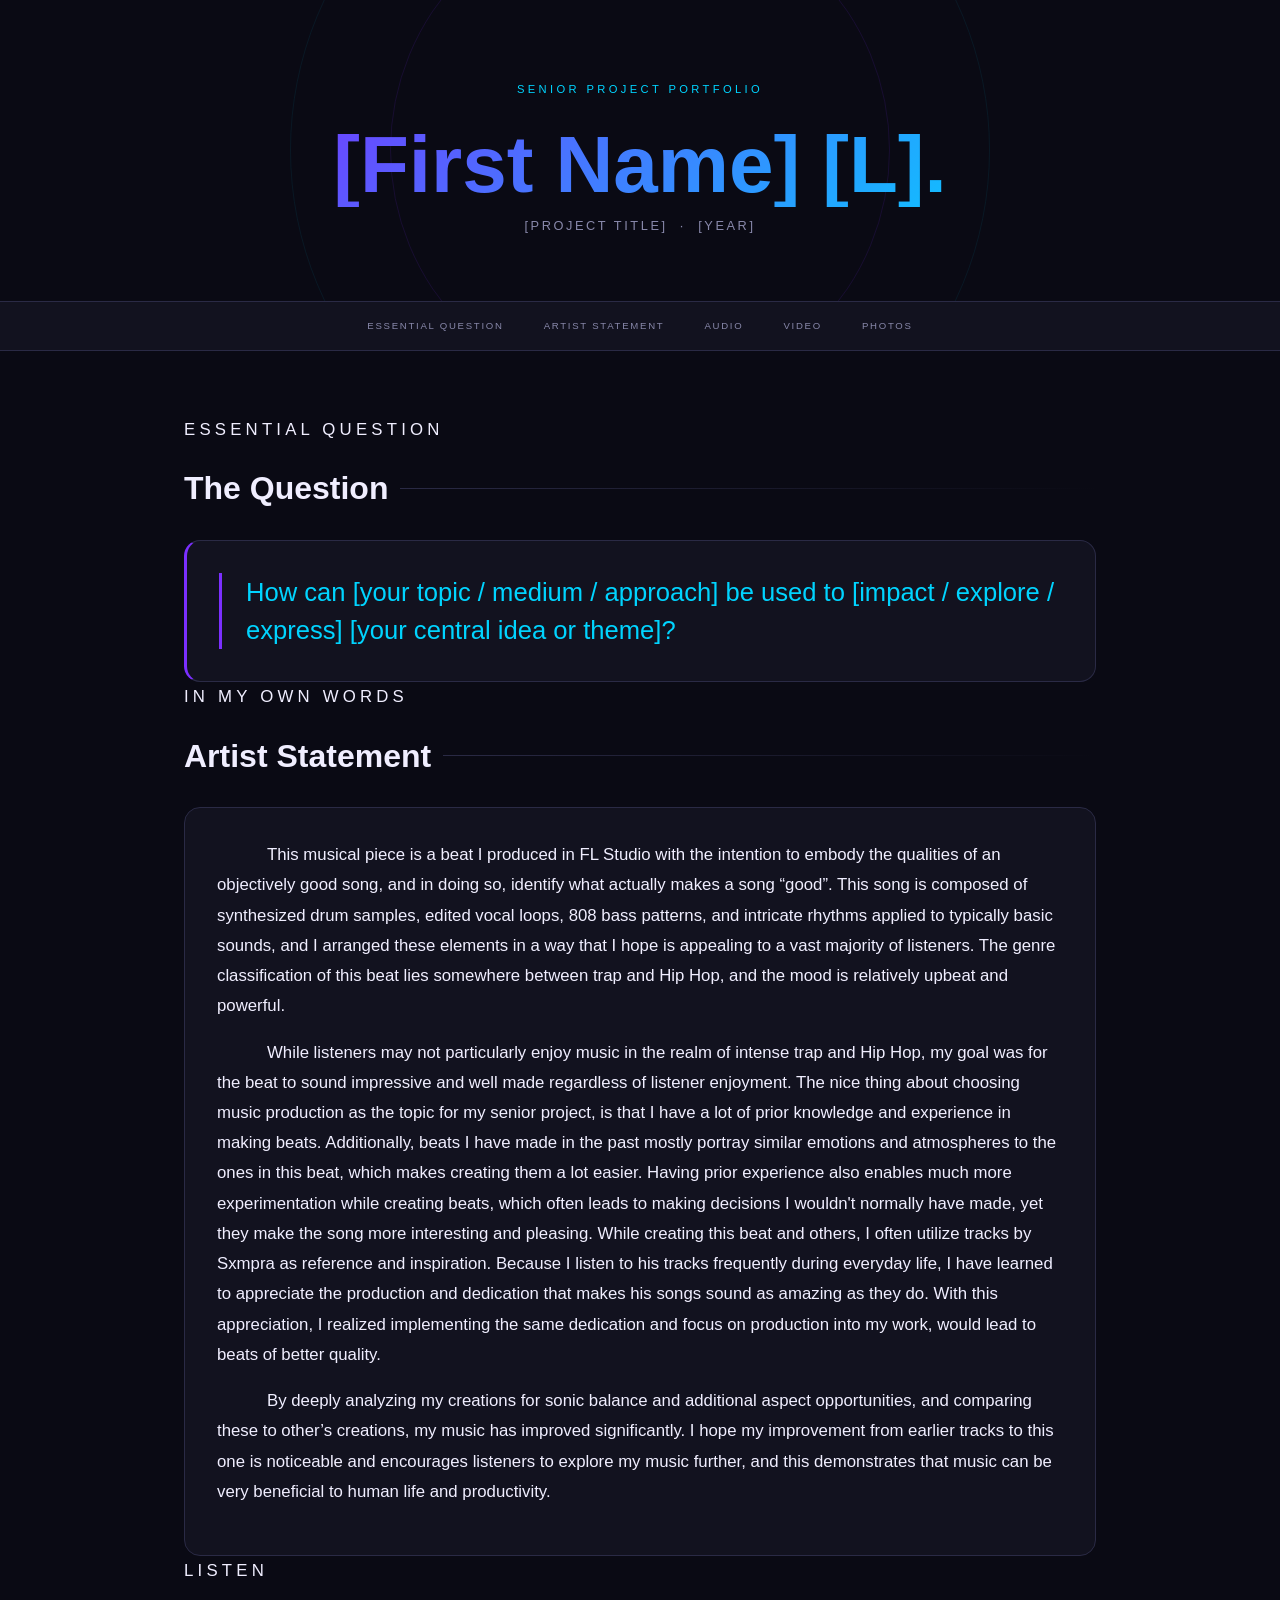
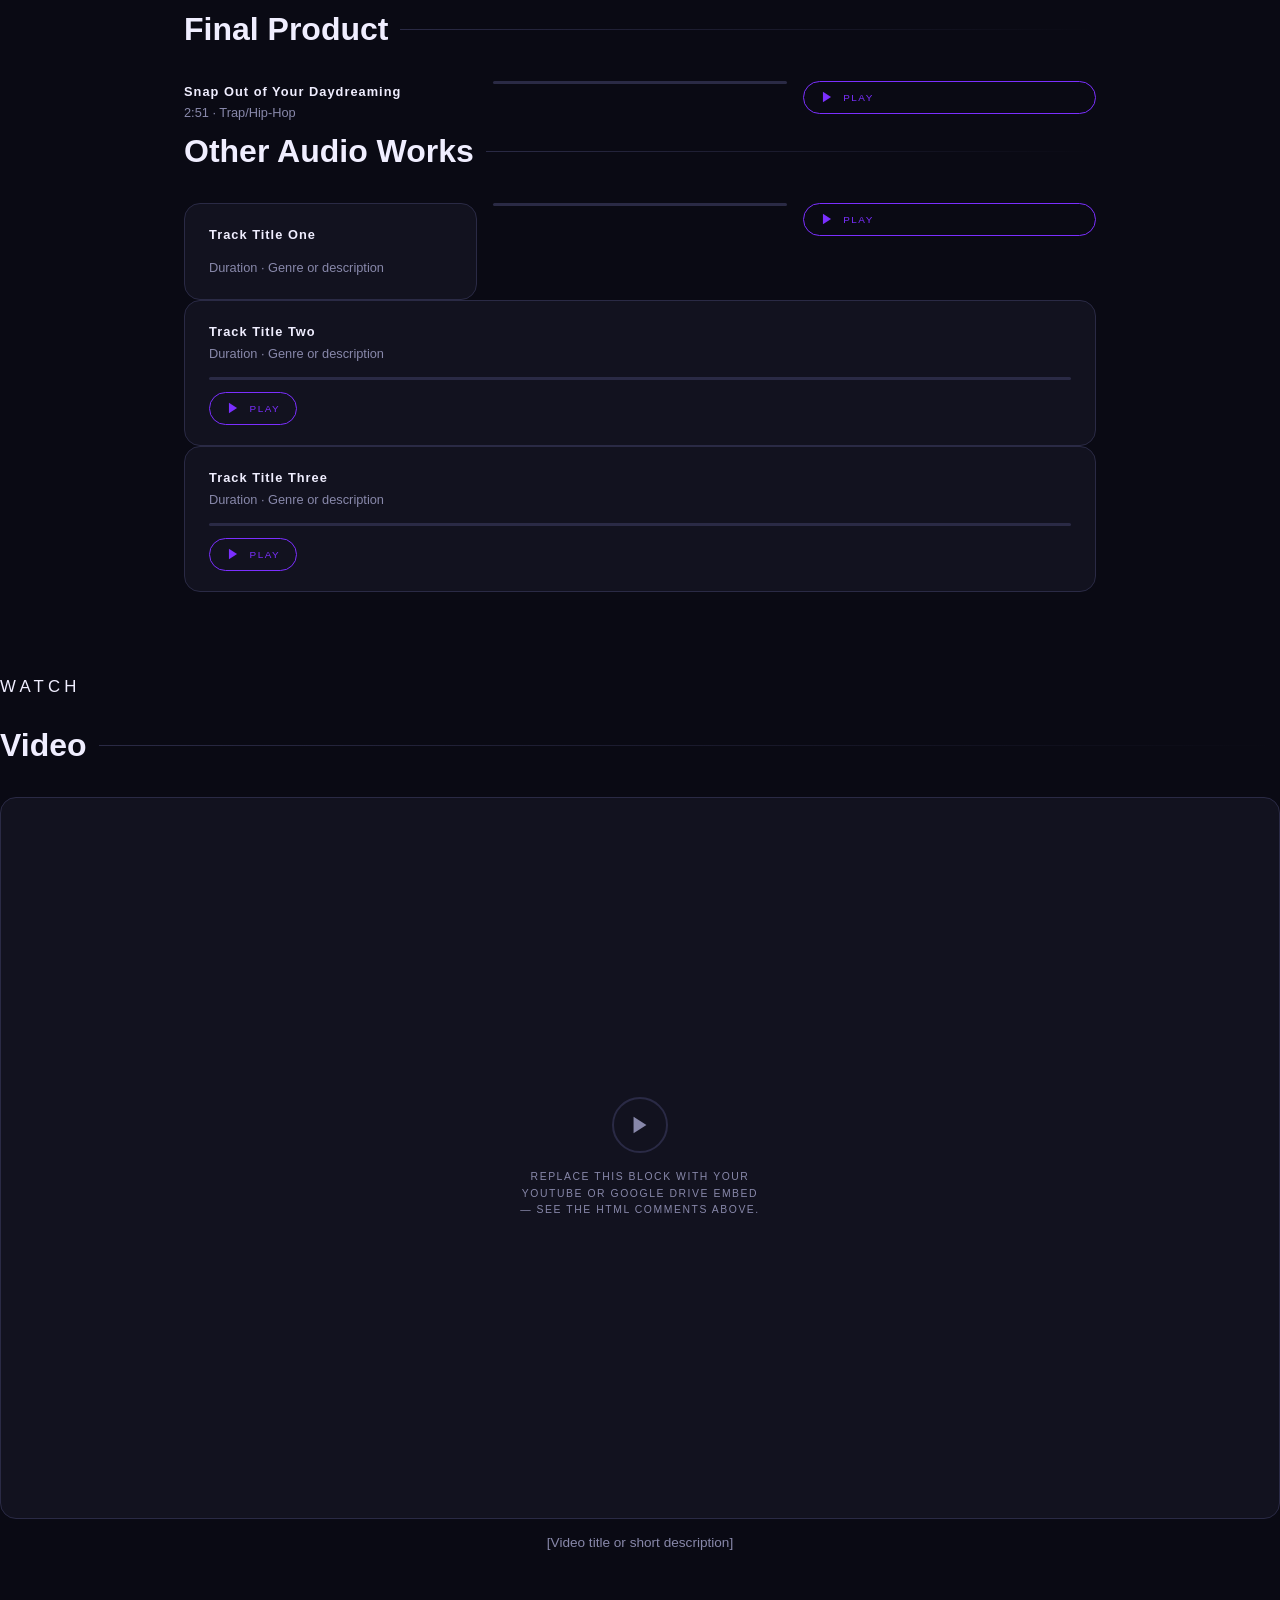
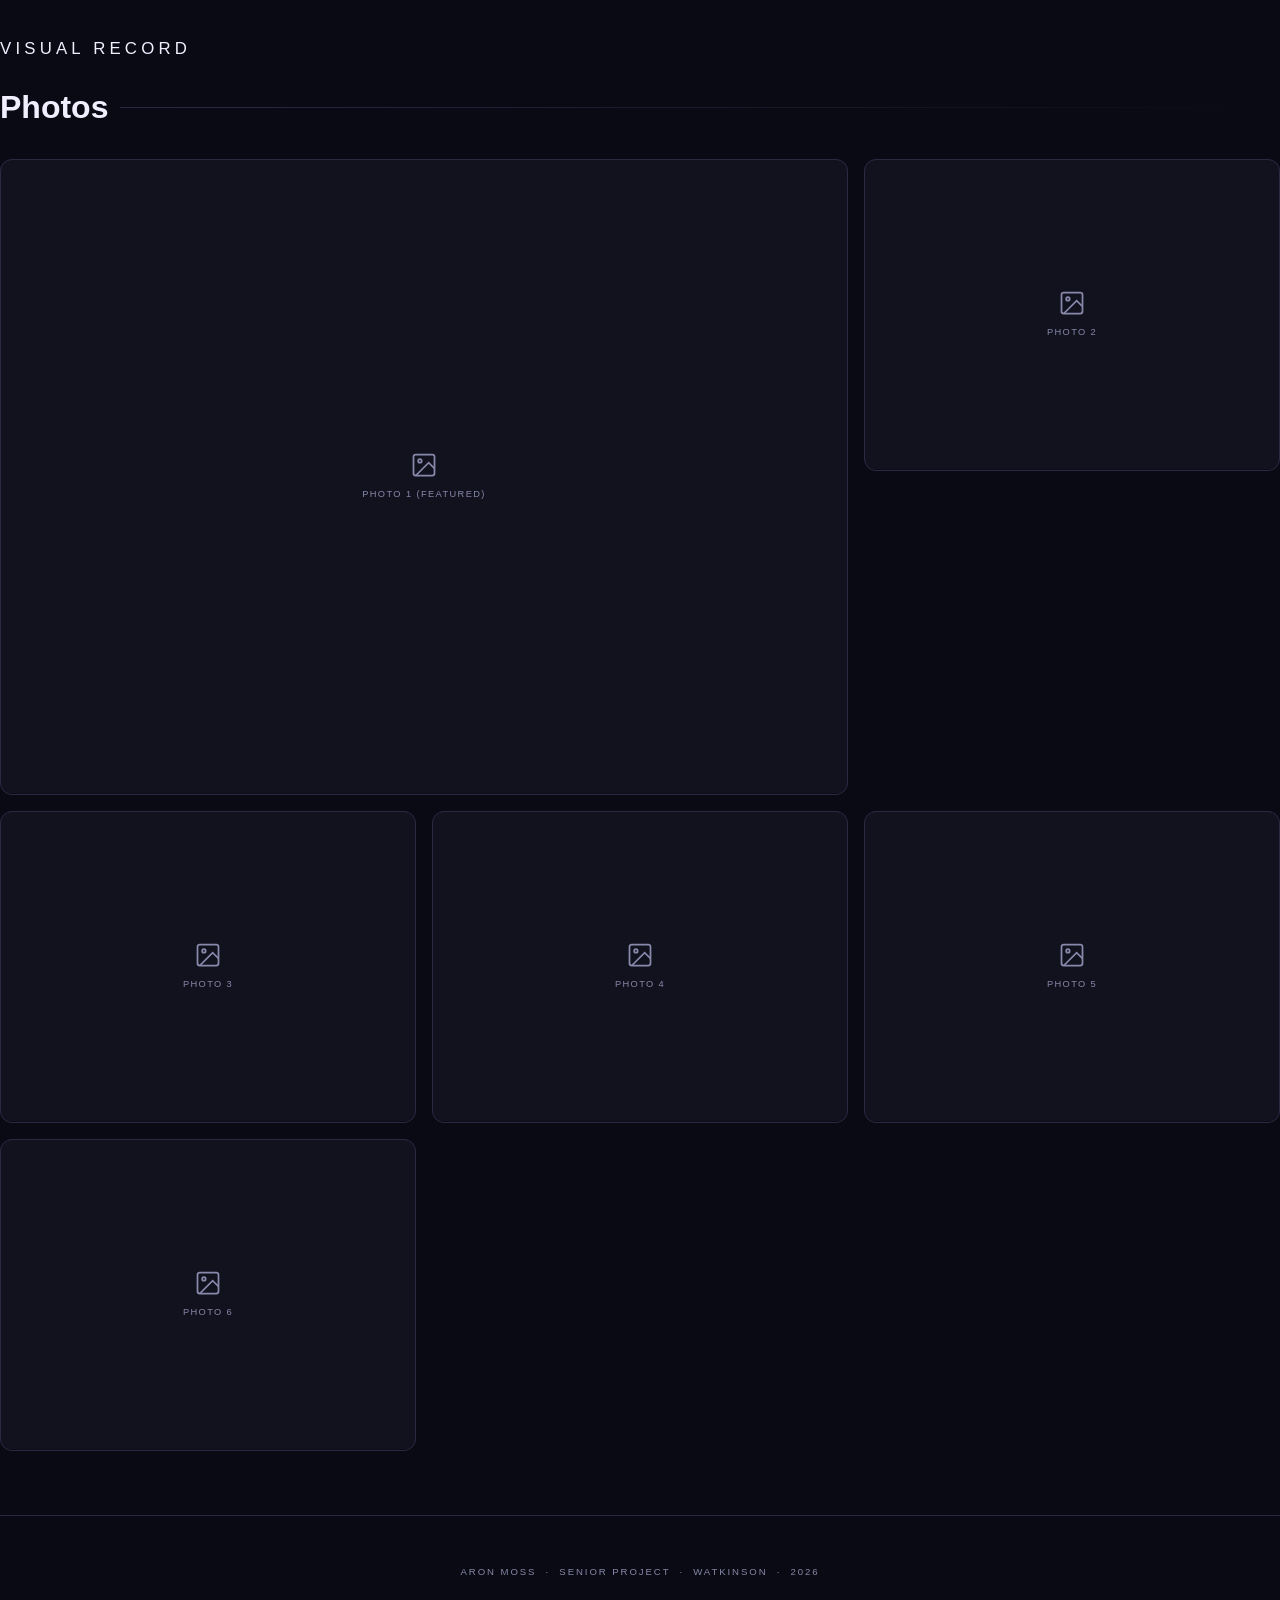
==== commit ad486836: "add separate final product section (lots of html code alerts)" ====
--- a/Senior Project Portfolio (1).html
+++ b/Senior Project Portfolio (1).html
@@ -95,23 +95,16 @@
       <!-- ========================================================
            SECTION 3: AUDIO TRACKS
       ======================================================== -->
-      <section id="add-audio" aria-labelledby="audio-heading">
+      <section id="audio" aria-labelledby="audio-heading">
         <p class="section-label">Listen</p>
-        <h2 class="section-title" id="audio-heading">Audio Works</h2>
-
-        <div class="audio-grid">
-
-          <!-- ====================================================
-               AUDIO CARD — copy and paste this entire block
-               to add more tracks. Fill in the file path, title,
-               and description for each one.
-          ==================================================== -->
-          <div class="audio-card">
-            <div>
+        
+        <h2 class="section-title" id="prod-heading">Final Product</h2>
+          <div class="final-prod">
+            <div class="final-card">
               <!-- STUDENT: Replace with your track title -->
-              <p class="audio-card-title">Track Title One</p>
+              <p class="audio-card-title">Snap Out of Your Daydreaming</p>
               <!-- STUDENT: Replace with a short description -->
-              <p class="audio-card-meta">Duration · Genre or description</p>
+              <p class="audio-card-meta">2:51 · Trap/Hip-Hop</p>
             </div>
             <div class="audio-progress-wrap">
               <div class="audio-progress-bar"></div>
@@ -126,6 +119,36 @@
               Play
             </button>
           </div>
+      
+        
+        <h2 class="section-title" id="audio-heading">Other Audio Works</h2>
+
+        <div class="audio-grid">
+
+          <!-- ====================================================
+               AUDIO CARD — copy and paste this entire block
+               to add more tracks. Fill in the file path, title,
+               and description for each one.
+          ==================================================== -->
+          <div class="audio-card">
+              <!-- STUDENT: Replace with your track title -->
+              <p class="audio-card-title">Track Title One</p>
+              <!-- STUDENT: Replace with a short description -->
+              <p class="audio-card-meta">Duration · Genre or description</p>
+            </div>
+            <div class="audio-progress-wrap">
+              <div class="audio-progress-bar"></div>
+            </div>
+            <!-- STUDENT: Replace "audio/track-01.mp3" with the
+                 path to your audio file. Keep the data-src
+                 attribute — the JS uses it to load the file. -->
+            <button class="btn-play"
+                    data-src="audio/track-01.mp3"
+                    aria-label="Play Track Title One">
+              <svg viewBox="0 0 24 24" fill="currentColor"><polygon points="5,3 19,12 5,21"/></svg>
+              Play
+            </button>
+          </div>
           <!-- END AUDIO CARD -->
 
           <!-- ====================================================
@@ -168,9 +191,9 @@
           </div>
           <!-- END AUDIO CARD -->
 
-        </div>
-      </section>
-
+          
+        </section>
+    </div>
       <!-- ========================================================
            SECTION 4: VIDEO
       ======================================================== -->
--- a/styles.css
+++ b/styles.css
@@ -272,6 +272,14 @@
     /* ============================================================
        SECTION: AUDIO TRACKS
     ============================================================ */
+
+
+    .final-prod {
+      display: grid;
+      grid-template-columns: repeat(auto-fit, minmax(260px, 1fr));
+      gap: 1rem;
+    }
+
     .audio-grid {
       display: grid;
       grid-template-columns: repeat(auto-fit, minmax(260px, 1fr));
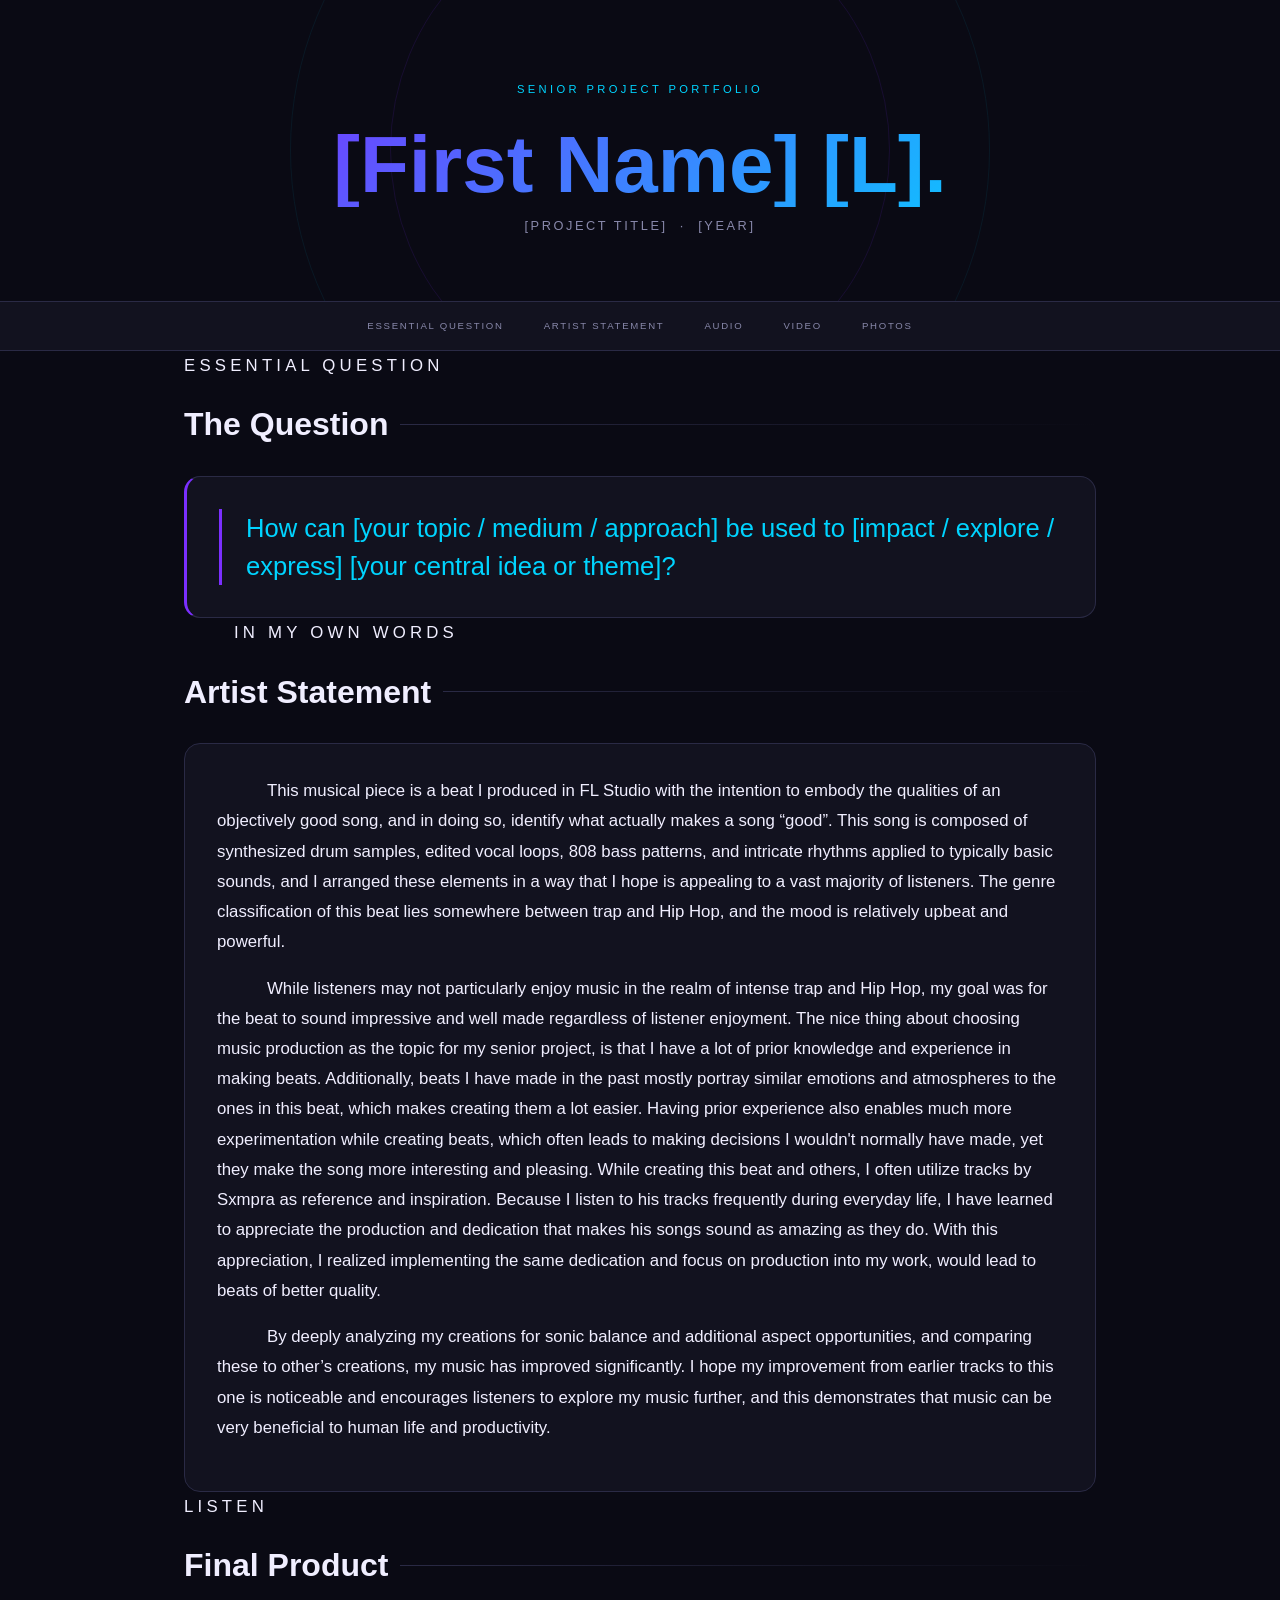
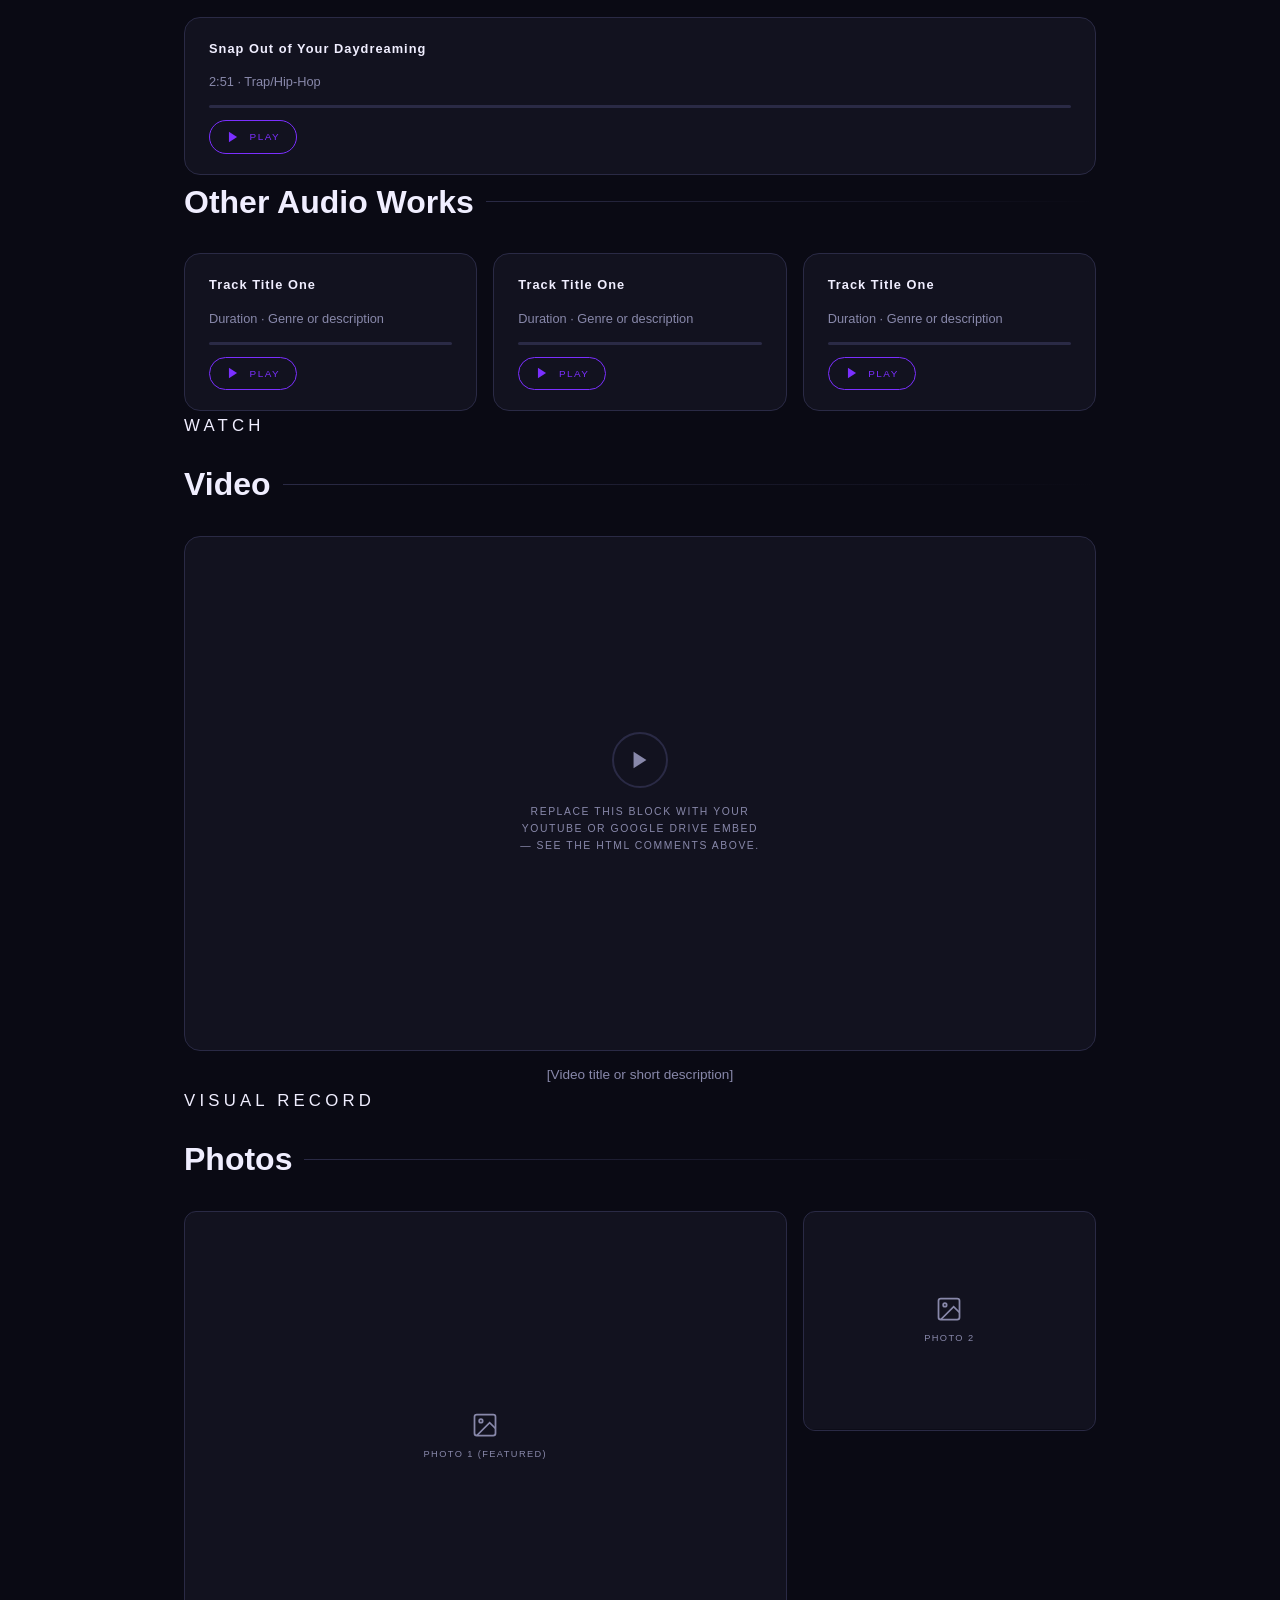
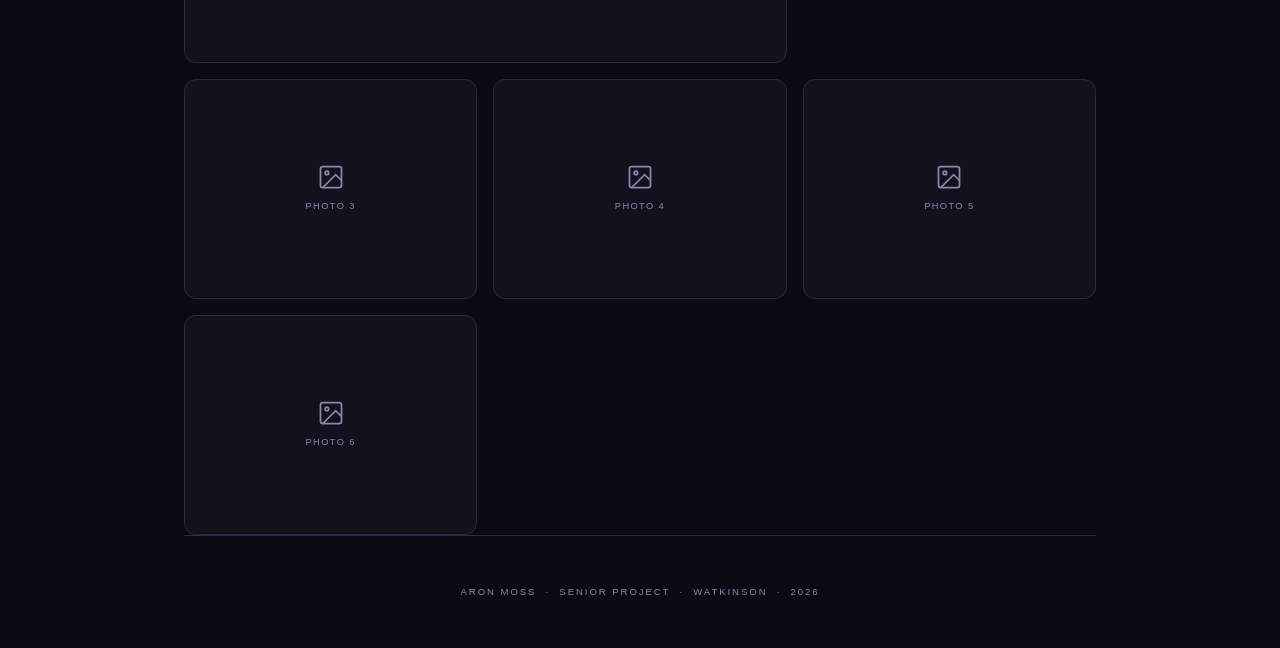
==== commit 1d11ec5d: "edit structure (lots of errors)" ====
--- a/Senior Project Portfolio (1).html
+++ b/Senior Project Portfolio (1).html
@@ -16,7 +16,6 @@
   <link rel="stylesheet" href="styles.css">
 
 </head>
-<body>
 
   <!-- ============================================================
        HEADER
@@ -49,7 +48,7 @@
   <!-- ============================================================
        MAIN CONTENT
   ============================================================ -->
-  <main>
+  <body>
     <div class="container">
 
       <!-- ========================================================
@@ -71,9 +70,8 @@
       <!-- ========================================================
            SECTION 2: ARTIST STATEMENT
       ======================================================== -->
-      <section id="artist-stuff" aria-labelledby="as-heading">
+      <section id="artist-statement" aria-labelledby="as-heading">
         <p class="section-label">In My Own Words</p>
-        <div id="artist-statement" aria-labelledby="as-heading">
           <h2 class="section-title" id="as-heading">Artist Statement</h2>
           <div class="card">
             <!-- STUDENT: Replace the paragraphs below with your
@@ -89,7 +87,6 @@
               By deeply analyzing my creations for sonic balance and additional aspect opportunities, and comparing these to other’s creations, my music has improved significantly. I hope my improvement from earlier tracks to this one is noticeable and encourages listeners to explore my music further, and this demonstrates that music can be very beneficial to human life and productivity.
             </p>
           </div>
-        </div>
       </section>
 
       <!-- ========================================================
@@ -98,32 +95,32 @@
       <section id="audio" aria-labelledby="audio-heading">
         <p class="section-label">Listen</p>
         
-        <h2 class="section-title" id="prod-heading">Final Product</h2>
-          <div class="final-prod">
-            <div class="final-card">
-              <!-- STUDENT: Replace with your track title -->
-              <p class="audio-card-title">Snap Out of Your Daydreaming</p>
-              <!-- STUDENT: Replace with a short description -->
-              <p class="audio-card-meta">2:51 · Trap/Hip-Hop</p>
-            </div>
+        <h2 class="section-title" id="audio-heading">Final Product</h2>
+          <div class="audio-card final-prod">
+            <p class="audio-card-title">Snap Out of Your Daydreaming</p>
+            <p class="audio-card-meta">2:51 · Trap/Hip-Hop</p>
+
             <div class="audio-progress-wrap">
               <div class="audio-progress-bar"></div>
             </div>
-            <!-- STUDENT: Replace "audio/track-01.mp3" with the
-                 path to your audio file. Keep the data-src
-                 attribute — the JS uses it to load the file. -->
-            <button class="btn-play"
-                    data-src="audio/track-01.mp3"
-                    aria-label="Play Track Title One">
-              <svg viewBox="0 0 24 24" fill="currentColor"><polygon points="5,3 19,12 5,21"/></svg>
+
+            <button 
+              type="button"
+              class="btn-play"
+              data-src="audio/track-01.mp3"
+              aria-label="Play Snap Out of Your Daydreaming">
+
+              <svg viewBox="0 0 24 24" fill="currentColor" aria-hidden="true">
+                <polygon points="5,3 19,12 5,21"/>
+              </svg>
               Play
             </button>
           </div>
       
         
-        <h2 class="section-title" id="audio-heading">Other Audio Works</h2>
-
-        <div class="audio-grid">
+        <h2 class="section-title" id="other-audio-heading">Other Audio Works</h2>
+
+        <section class="audio-grid">
 
           <!-- ====================================================
                AUDIO CARD — copy and paste this entire block
@@ -131,21 +128,22 @@
                and description for each one.
           ==================================================== -->
           <div class="audio-card">
-              <!-- STUDENT: Replace with your track title -->
-              <p class="audio-card-title">Track Title One</p>
-              <!-- STUDENT: Replace with a short description -->
-              <p class="audio-card-meta">Duration · Genre or description</p>
-            </div>
+            <p class="audio-card-title">Track Title One</p>
+            <p class="audio-card-meta">Duration · Genre or description</p>
+
             <div class="audio-progress-wrap">
               <div class="audio-progress-bar"></div>
             </div>
-            <!-- STUDENT: Replace "audio/track-01.mp3" with the
-                 path to your audio file. Keep the data-src
-                 attribute — the JS uses it to load the file. -->
-            <button class="btn-play"
-                    data-src="audio/track-01.mp3"
-                    aria-label="Play Track Title One">
-              <svg viewBox="0 0 24 24" fill="currentColor"><polygon points="5,3 19,12 5,21"/></svg>
+
+            <button 
+              type="button"
+              class="btn-play"
+              data-src="audio/track-01.mp3"
+              aria-label="Play Track Title One">
+
+              <svg viewBox="0 0 24 24" fill="currentColor" aria-hidden="true">
+                <polygon points="5,3 19,12 5,21"/>
+              </svg>
               Play
             </button>
           </div>
@@ -155,17 +153,22 @@
                AUDIO CARD 2 — duplicate of above
           ==================================================== -->
           <div class="audio-card">
-            <div>
-              <p class="audio-card-title">Track Title Two</p>
-              <p class="audio-card-meta">Duration · Genre or description</p>
-            </div>
+            <p class="audio-card-title">Track Title One</p>
+            <p class="audio-card-meta">Duration · Genre or description</p>
+
             <div class="audio-progress-wrap">
               <div class="audio-progress-bar"></div>
             </div>
-            <button class="btn-play"
-                    data-src="audio/track-02.mp3"
-                    aria-label="Play Track Title Two">
-              <svg viewBox="0 0 24 24" fill="currentColor"><polygon points="5,3 19,12 5,21"/></svg>
+
+            <button 
+              type="button"
+              class="btn-play"
+              data-src="audio/track-01.mp3"
+              aria-label="Play Track Title One">
+
+              <svg viewBox="0 0 24 24" fill="currentColor" aria-hidden="true">
+                <polygon points="5,3 19,12 5,21"/>
+              </svg>
               Play
             </button>
           </div>
@@ -175,17 +178,22 @@
                AUDIO CARD 3 — duplicate of above
           ==================================================== -->
           <div class="audio-card">
-            <div>
-              <p class="audio-card-title">Track Title Three</p>
-              <p class="audio-card-meta">Duration · Genre or description</p>
-            </div>
+            <p class="audio-card-title">Track Title One</p>
+            <p class="audio-card-meta">Duration · Genre or description</p>
+
             <div class="audio-progress-wrap">
               <div class="audio-progress-bar"></div>
             </div>
-            <button class="btn-play"
-                    data-src="audio/track-03.mp3"
-                    aria-label="Play Track Title Three">
-              <svg viewBox="0 0 24 24" fill="currentColor"><polygon points="5,3 19,12 5,21"/></svg>
+
+            <button 
+              type="button"
+              class="btn-play"
+              data-src="audio/track-01.mp3"
+              aria-label="Play Track Title One">
+
+              <svg viewBox="0 0 24 24" fill="currentColor" aria-hidden="true">
+                <polygon points="5,3 19,12 5,21"/>
+              </svg>
               Play
             </button>
           </div>
@@ -193,7 +201,6 @@
 
           
         </section>
-    </div>
       <!-- ========================================================
            SECTION 4: VIDEO
       ======================================================== -->
@@ -371,22 +378,13 @@
 
         </div>
       </section>
-    </div>
-  </main>
+  </section>
   
   <footer>
     <!-- STUDENT: Replace the placeholders below -->
     <p>Aron Moss &nbsp;·&nbsp; Senior Project &nbsp;·&nbsp; Watkinson &nbsp;·&nbsp; 2026</p>
   </footer>
   
+  </div>
 </body>
-  <!-- ============================================================
-       FOOTER
-   <script src="script.js" defer></script> ============================================================ -->
-  
-
-  <!-- ============================================================
-       JAVASCRIPT — Audio player logic
-       You do not need to edit this section.
-  ============================================================ -->
 </html>
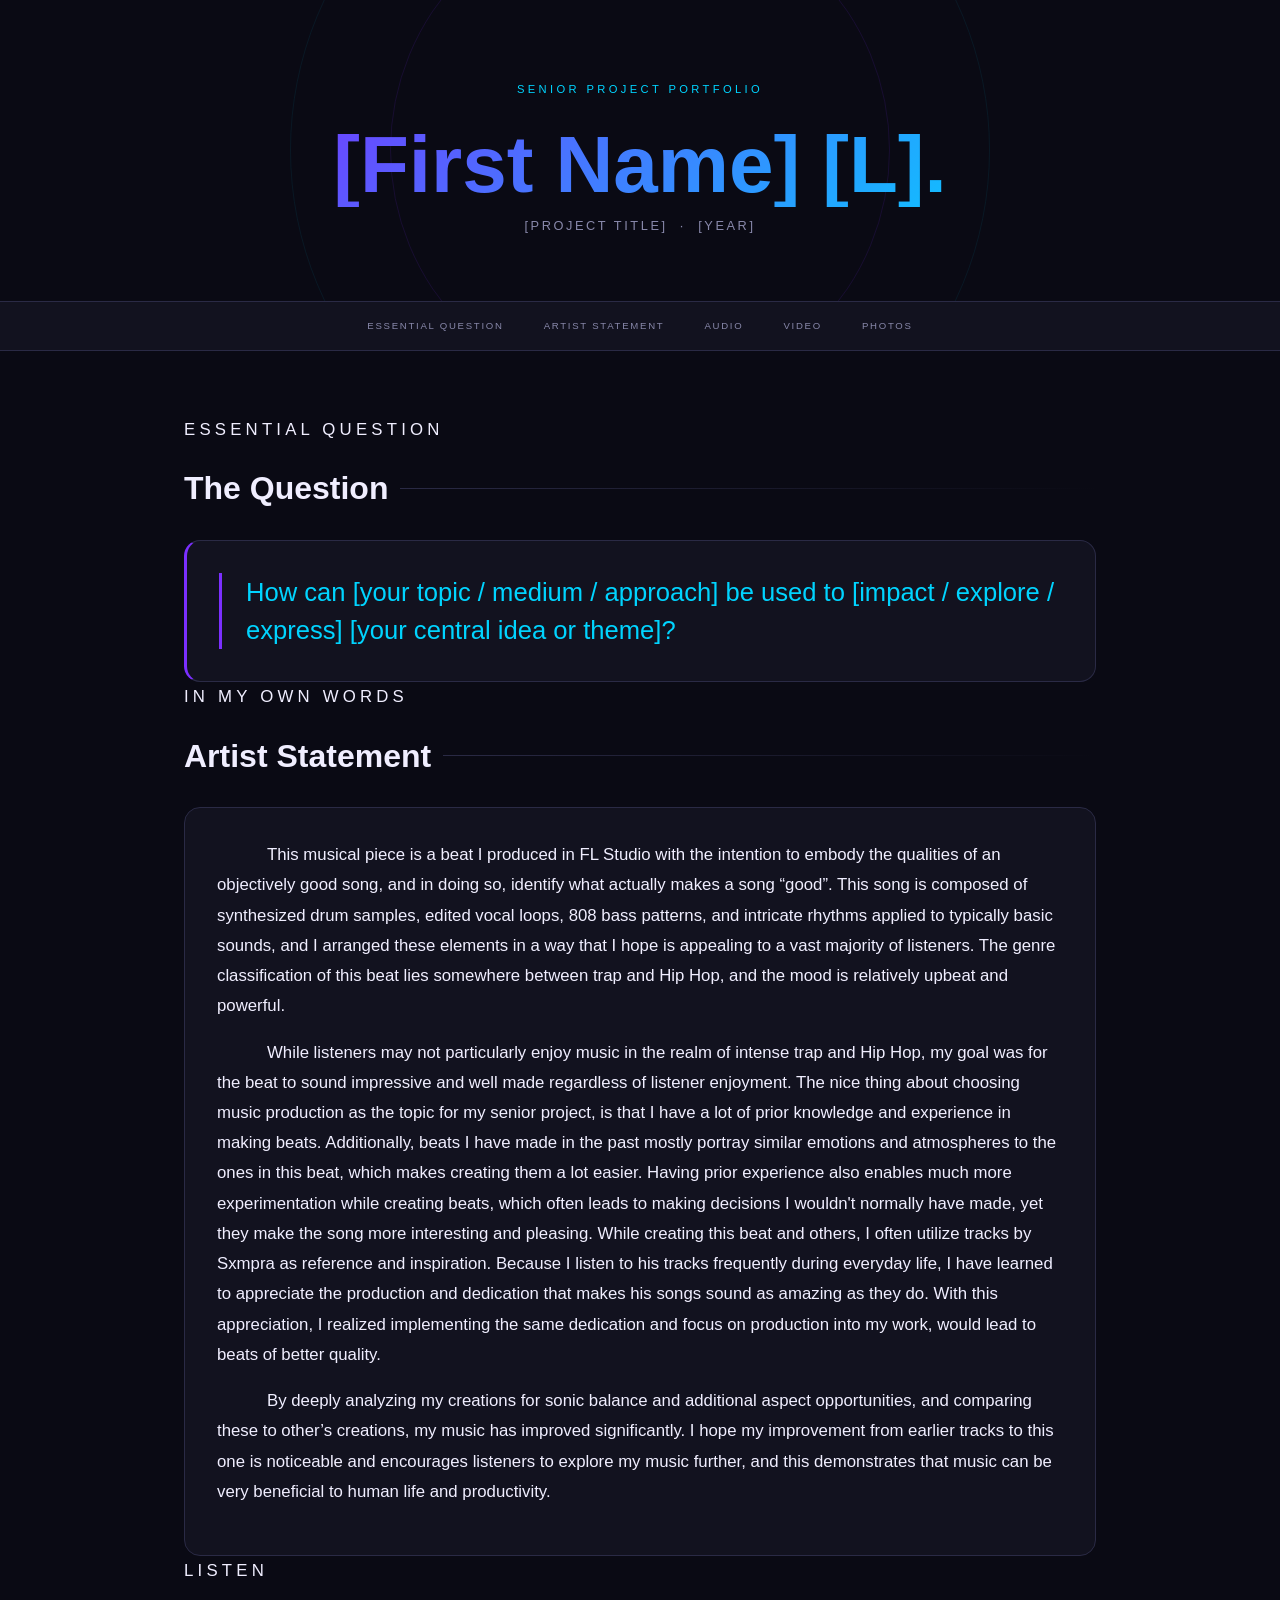
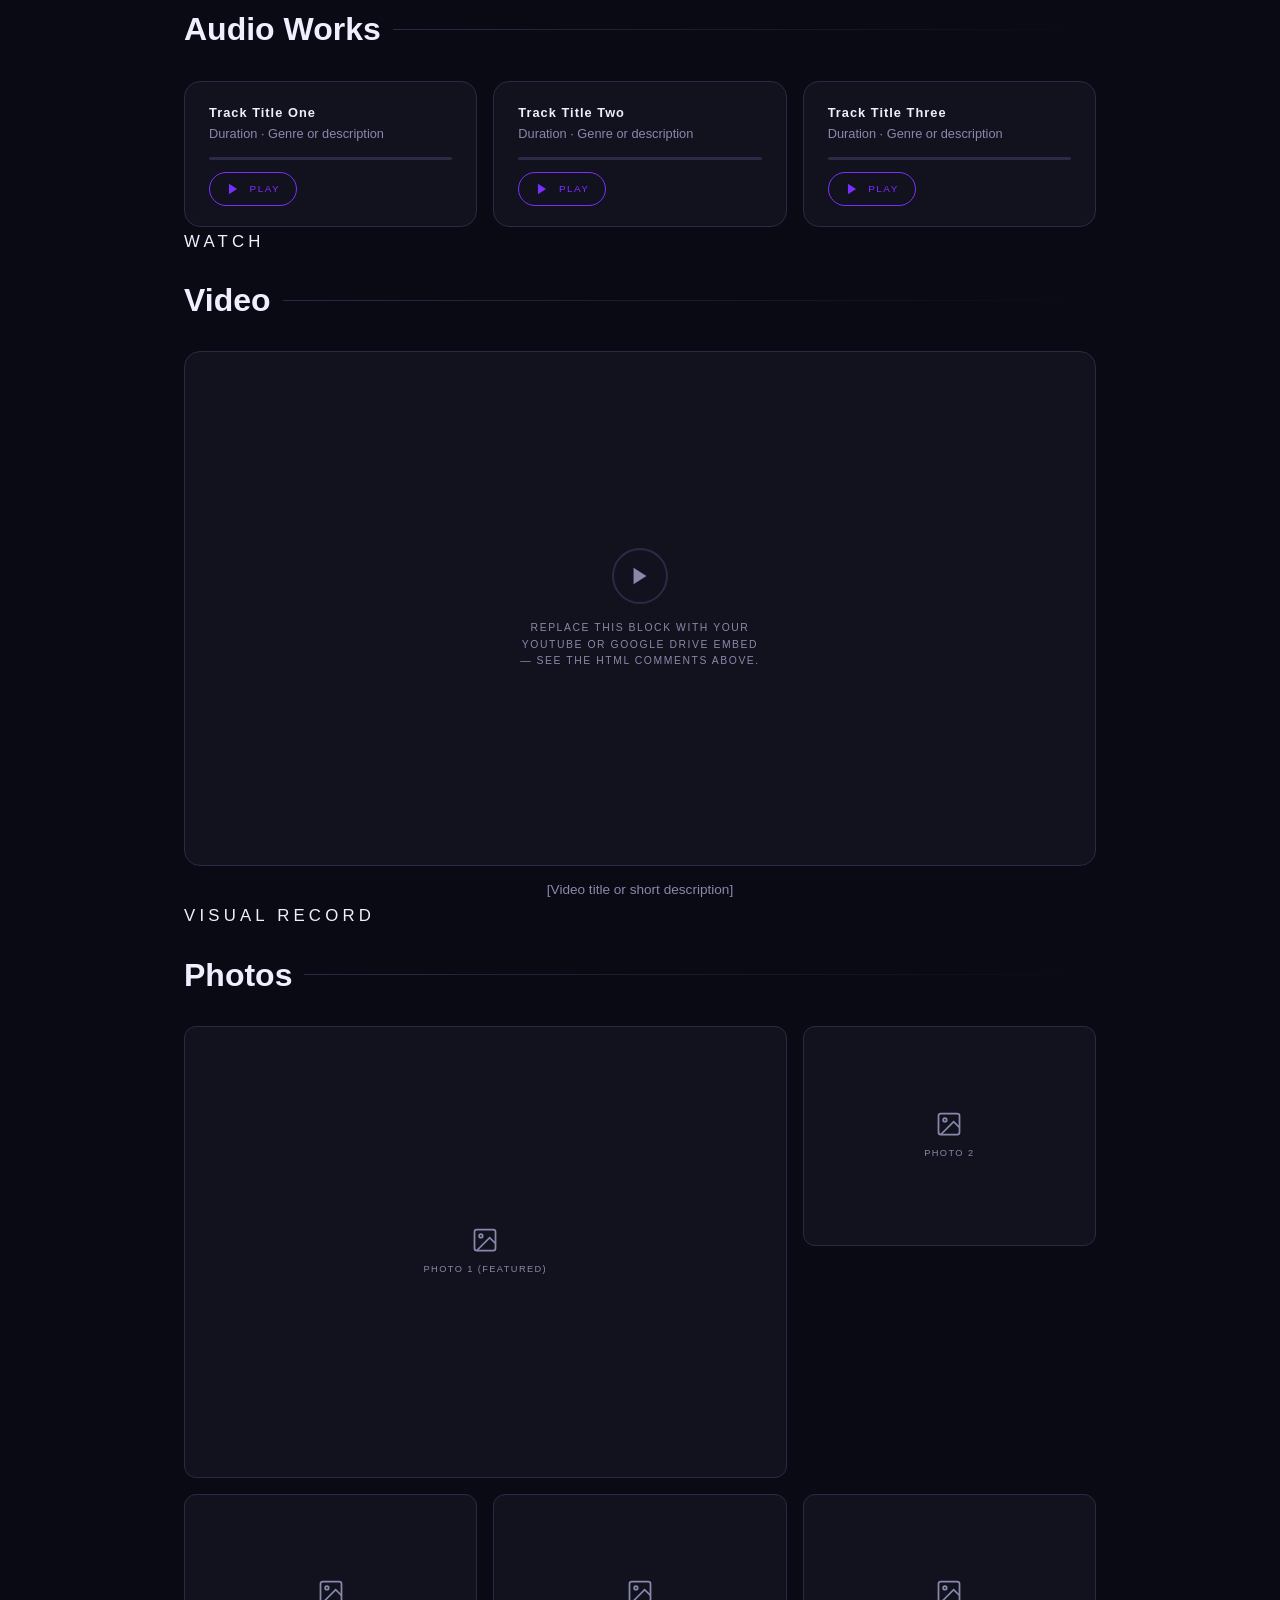
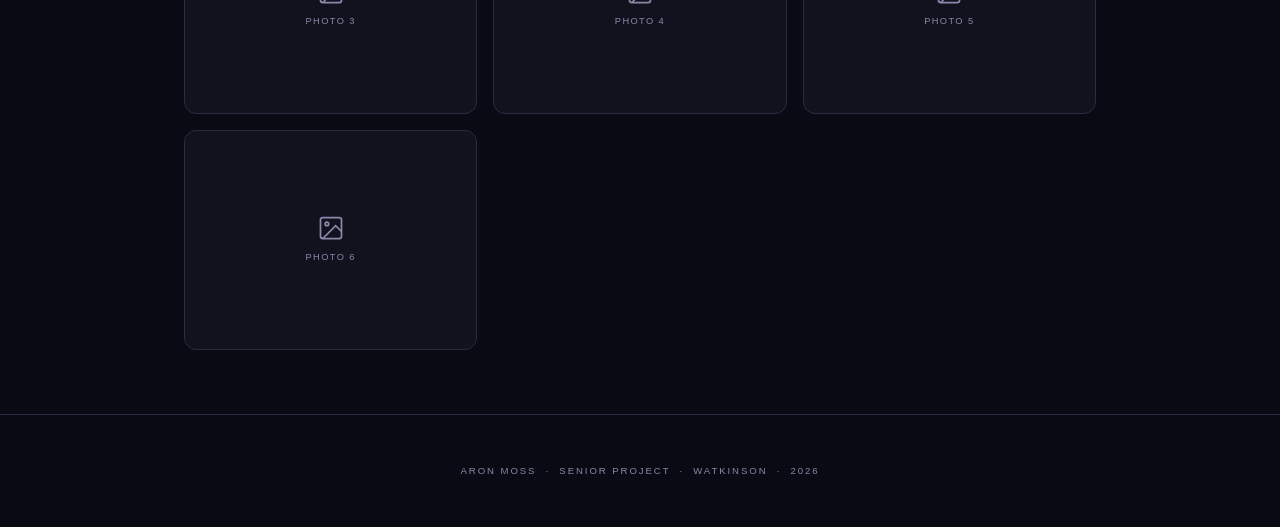
==== commit 605ac443: "restore HTML to previous commit (removes errors)" ====
--- a/Senior Project Portfolio (1).html
+++ b/Senior Project Portfolio (1).html
@@ -16,6 +16,7 @@
   <link rel="stylesheet" href="styles.css">
 
 </head>
+<body>
 
   <!-- ============================================================
        HEADER
@@ -48,7 +49,7 @@
   <!-- ============================================================
        MAIN CONTENT
   ============================================================ -->
-  <body>
+  <main>
     <div class="container">
 
       <!-- ========================================================
@@ -70,8 +71,9 @@
       <!-- ========================================================
            SECTION 2: ARTIST STATEMENT
       ======================================================== -->
-      <section id="artist-statement" aria-labelledby="as-heading">
+      <section id="artist-stuff" aria-labelledby="as-heading">
         <p class="section-label">In My Own Words</p>
+        <div id="artist-statement" aria-labelledby="as-heading">
           <h2 class="section-title" id="as-heading">Artist Statement</h2>
           <div class="card">
             <!-- STUDENT: Replace the paragraphs below with your
@@ -87,40 +89,17 @@
               By deeply analyzing my creations for sonic balance and additional aspect opportunities, and comparing these to other’s creations, my music has improved significantly. I hope my improvement from earlier tracks to this one is noticeable and encourages listeners to explore my music further, and this demonstrates that music can be very beneficial to human life and productivity.
             </p>
           </div>
+        </div>
       </section>
 
       <!-- ========================================================
            SECTION 3: AUDIO TRACKS
       ======================================================== -->
-      <section id="audio" aria-labelledby="audio-heading">
+      <section id="add-audio" aria-labelledby="audio-heading">
         <p class="section-label">Listen</p>
-        
-        <h2 class="section-title" id="audio-heading">Final Product</h2>
-          <div class="audio-card final-prod">
-            <p class="audio-card-title">Snap Out of Your Daydreaming</p>
-            <p class="audio-card-meta">2:51 · Trap/Hip-Hop</p>
-
-            <div class="audio-progress-wrap">
-              <div class="audio-progress-bar"></div>
-            </div>
-
-            <button 
-              type="button"
-              class="btn-play"
-              data-src="audio/track-01.mp3"
-              aria-label="Play Snap Out of Your Daydreaming">
-
-              <svg viewBox="0 0 24 24" fill="currentColor" aria-hidden="true">
-                <polygon points="5,3 19,12 5,21"/>
-              </svg>
-              Play
-            </button>
-          </div>
-      
-        
-        <h2 class="section-title" id="other-audio-heading">Other Audio Works</h2>
-
-        <section class="audio-grid">
+        <h2 class="section-title" id="audio-heading">Audio Works</h2>
+
+        <div class="audio-grid">
 
           <!-- ====================================================
                AUDIO CARD — copy and paste this entire block
@@ -128,22 +107,22 @@
                and description for each one.
           ==================================================== -->
           <div class="audio-card">
-            <p class="audio-card-title">Track Title One</p>
-            <p class="audio-card-meta">Duration · Genre or description</p>
-
+            <div>
+              <!-- STUDENT: Replace with your track title -->
+              <p class="audio-card-title">Track Title One</p>
+              <!-- STUDENT: Replace with a short description -->
+              <p class="audio-card-meta">Duration · Genre or description</p>
+            </div>
             <div class="audio-progress-wrap">
               <div class="audio-progress-bar"></div>
             </div>
-
-            <button 
-              type="button"
-              class="btn-play"
-              data-src="audio/track-01.mp3"
-              aria-label="Play Track Title One">
-
-              <svg viewBox="0 0 24 24" fill="currentColor" aria-hidden="true">
-                <polygon points="5,3 19,12 5,21"/>
-              </svg>
+            <!-- STUDENT: Replace "audio/track-01.mp3" with the
+                 path to your audio file. Keep the data-src
+                 attribute — the JS uses it to load the file. -->
+            <button class="btn-play"
+                    data-src="audio/track-01.mp3"
+                    aria-label="Play Track Title One">
+              <svg viewBox="0 0 24 24" fill="currentColor"><polygon points="5,3 19,12 5,21"/></svg>
               Play
             </button>
           </div>
@@ -153,22 +132,17 @@
                AUDIO CARD 2 — duplicate of above
           ==================================================== -->
           <div class="audio-card">
-            <p class="audio-card-title">Track Title One</p>
-            <p class="audio-card-meta">Duration · Genre or description</p>
-
+            <div>
+              <p class="audio-card-title">Track Title Two</p>
+              <p class="audio-card-meta">Duration · Genre or description</p>
+            </div>
             <div class="audio-progress-wrap">
               <div class="audio-progress-bar"></div>
             </div>
-
-            <button 
-              type="button"
-              class="btn-play"
-              data-src="audio/track-01.mp3"
-              aria-label="Play Track Title One">
-
-              <svg viewBox="0 0 24 24" fill="currentColor" aria-hidden="true">
-                <polygon points="5,3 19,12 5,21"/>
-              </svg>
+            <button class="btn-play"
+                    data-src="audio/track-02.mp3"
+                    aria-label="Play Track Title Two">
+              <svg viewBox="0 0 24 24" fill="currentColor"><polygon points="5,3 19,12 5,21"/></svg>
               Play
             </button>
           </div>
@@ -178,29 +152,25 @@
                AUDIO CARD 3 — duplicate of above
           ==================================================== -->
           <div class="audio-card">
-            <p class="audio-card-title">Track Title One</p>
-            <p class="audio-card-meta">Duration · Genre or description</p>
-
+            <div>
+              <p class="audio-card-title">Track Title Three</p>
+              <p class="audio-card-meta">Duration · Genre or description</p>
+            </div>
             <div class="audio-progress-wrap">
               <div class="audio-progress-bar"></div>
             </div>
-
-            <button 
-              type="button"
-              class="btn-play"
-              data-src="audio/track-01.mp3"
-              aria-label="Play Track Title One">
-
-              <svg viewBox="0 0 24 24" fill="currentColor" aria-hidden="true">
-                <polygon points="5,3 19,12 5,21"/>
-              </svg>
+            <button class="btn-play"
+                    data-src="audio/track-03.mp3"
+                    aria-label="Play Track Title Three">
+              <svg viewBox="0 0 24 24" fill="currentColor"><polygon points="5,3 19,12 5,21"/></svg>
               Play
             </button>
           </div>
           <!-- END AUDIO CARD -->
 
-          
-        </section>
+        </div>
+      </section>
+
       <!-- ========================================================
            SECTION 4: VIDEO
       ======================================================== -->
@@ -378,13 +348,22 @@
 
         </div>
       </section>
-  </section>
+    </div>
+  </main>
   
   <footer>
     <!-- STUDENT: Replace the placeholders below -->
     <p>Aron Moss &nbsp;·&nbsp; Senior Project &nbsp;·&nbsp; Watkinson &nbsp;·&nbsp; 2026</p>
   </footer>
   
-  </div>
 </body>
+  <!-- ============================================================
+       FOOTER
+   <script src="script.js" defer></script> ============================================================ -->
+  
+
+  <!-- ============================================================
+       JAVASCRIPT — Audio player logic
+       You do not need to edit this section.
+  ============================================================ -->
 </html>
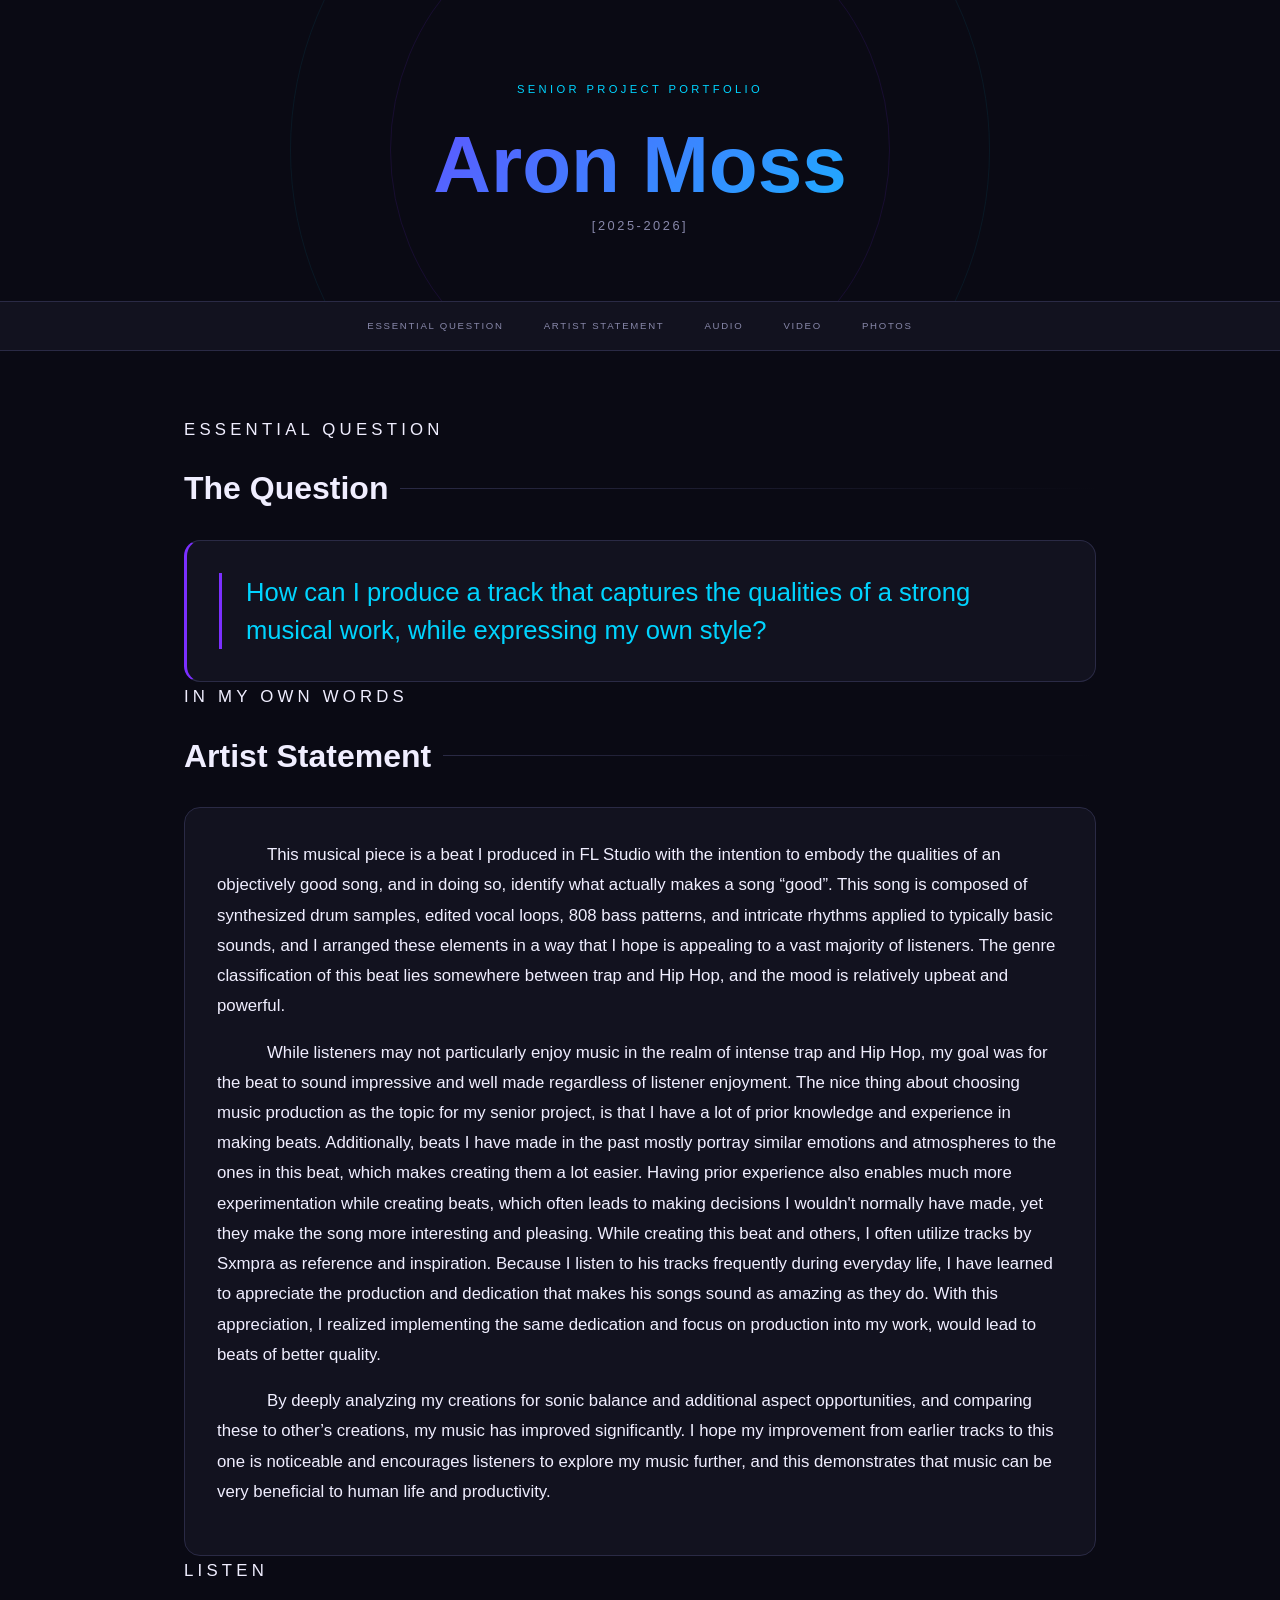
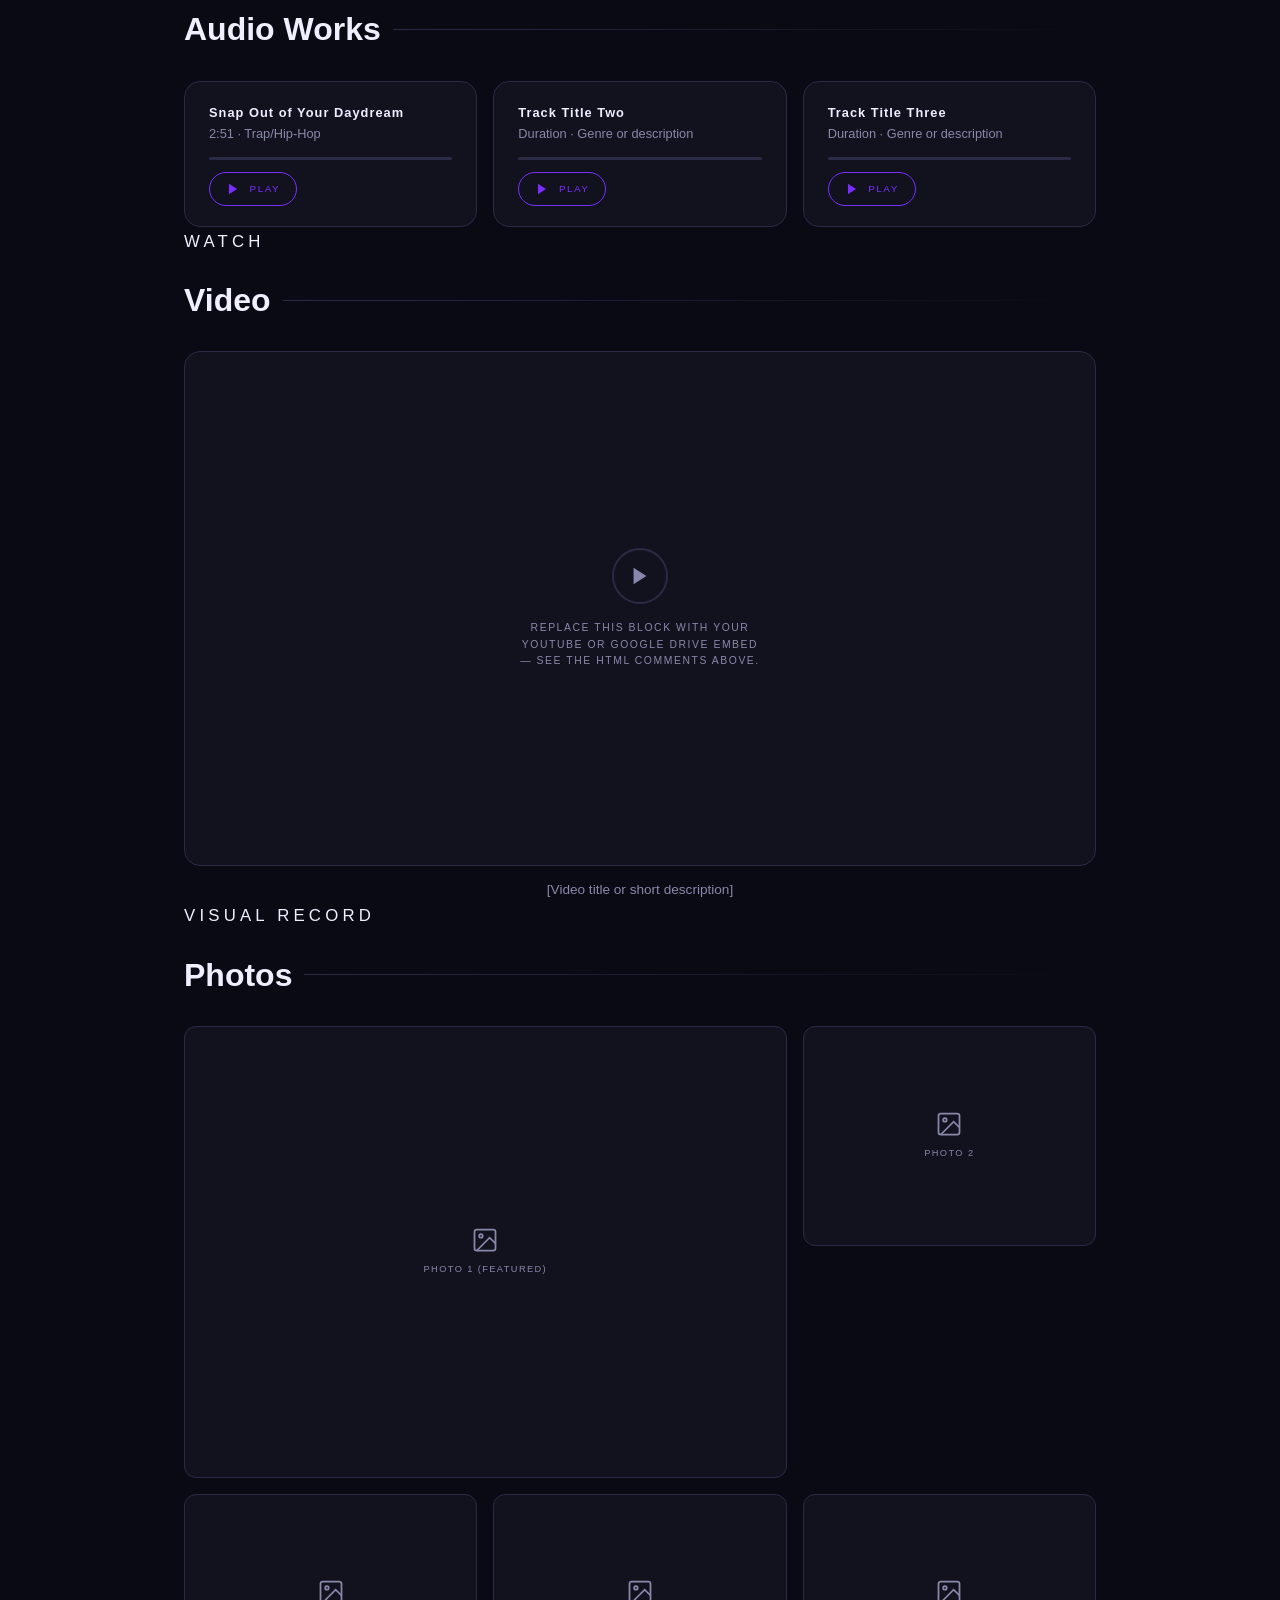
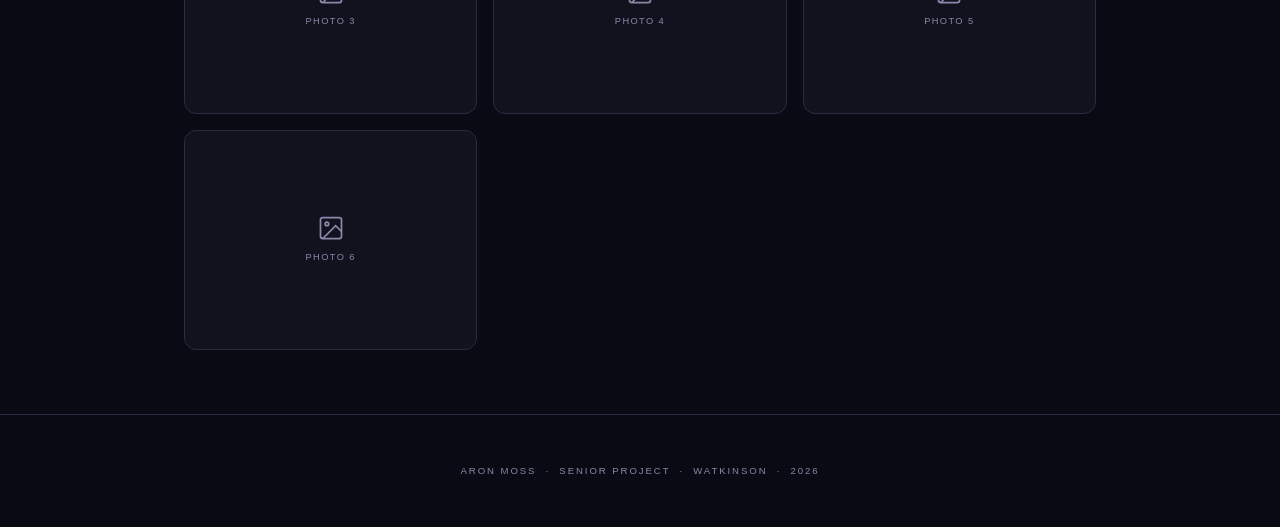
==== commit 936dd96a: "add audio files to folder and add question" ====
--- a/Senior Project Portfolio (1).html
+++ b/Senior Project Portfolio (1).html
@@ -26,10 +26,10 @@
       <p class="header-eyebrow">Senior Project Portfolio</p>
 
       <!-- STUDENT: Replace "[First Name] [L]." with your name -->
-      <h1 class="student-name">[First Name] [L].</h1>
+      <h1 class="student-name">Aron Moss</h1>
 
       <!-- STUDENT: Optional subtitle — your project title, year, etc. -->
-      <p class="header-sub">[Project Title] &nbsp;·&nbsp; [Year]</p>
+      <p class="header-sub">[2025-2026]</p>
     </div>
   </header>
 
@@ -63,7 +63,7 @@
           <!-- STUDENT: Replace the text inside the blockquote
                with your actual essential question. -->
           <blockquote class="question-display">
-            How can [your topic / medium / approach] be used to [impact / explore / express] [your central idea or theme]?
+            How can I produce a track that captures the qualities of a strong musical work, while expressing my own style?
           </blockquote>
         </div>
       </section>
@@ -109,9 +109,9 @@
           <div class="audio-card">
             <div>
               <!-- STUDENT: Replace with your track title -->
-              <p class="audio-card-title">Track Title One</p>
+              <p class="audio-card-title">Snap Out of Your Daydream</p>
               <!-- STUDENT: Replace with a short description -->
-              <p class="audio-card-meta">Duration · Genre or description</p>
+              <p class="audio-card-meta">2:51 · Trap/Hip-Hop</p>
             </div>
             <div class="audio-progress-wrap">
               <div class="audio-progress-bar"></div>
@@ -120,7 +120,7 @@
                  path to your audio file. Keep the data-src
                  attribute — the JS uses it to load the file. -->
             <button class="btn-play"
-                    data-src="audio/track-01.mp3"
+                    data-src="audio/Angelic Bliss.mp3"
                     aria-label="Play Track Title One">
               <svg viewBox="0 0 24 24" fill="currentColor"><polygon points="5,3 19,12 5,21"/></svg>
               Play
